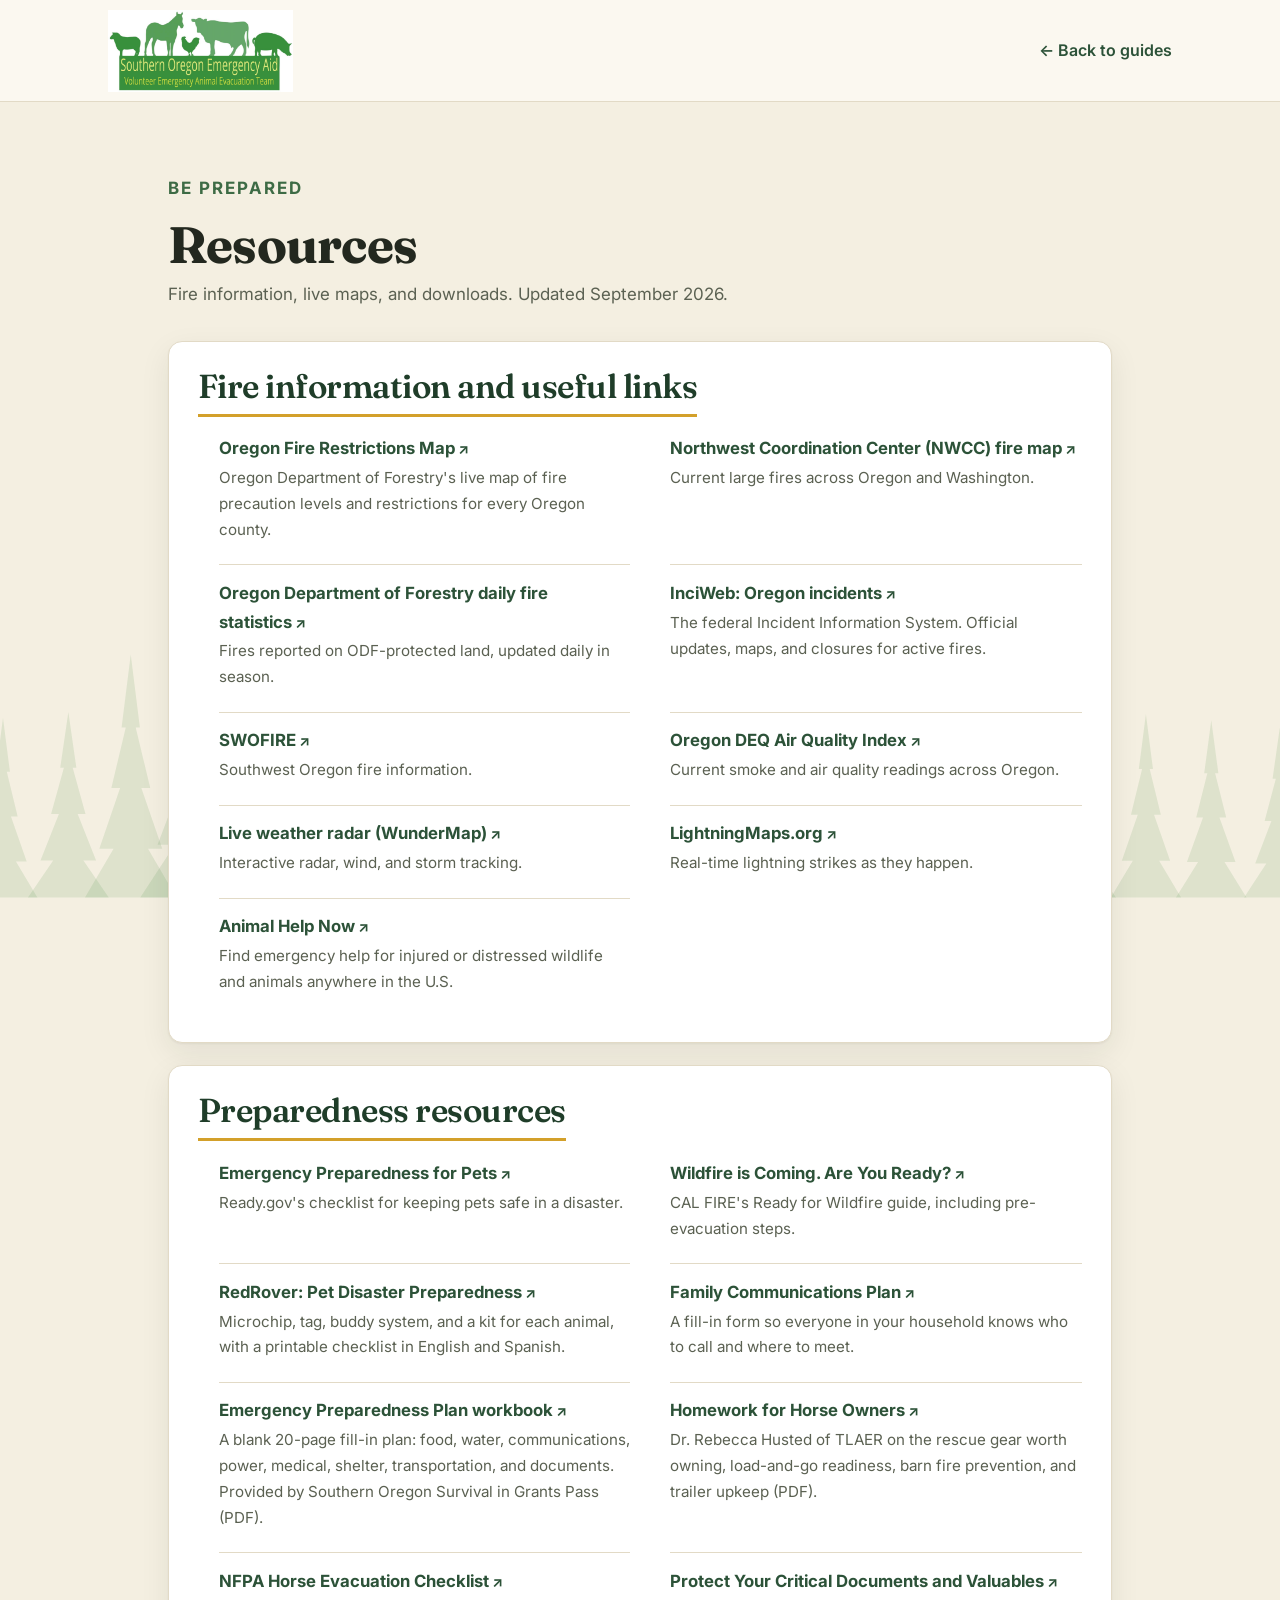
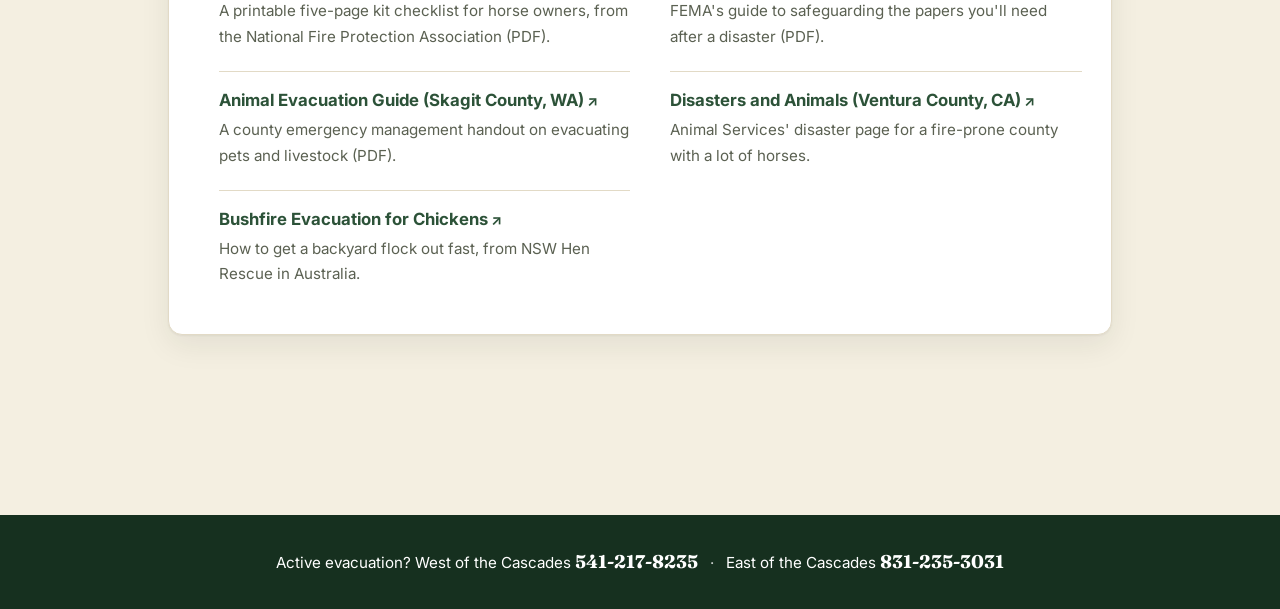
==== resources.html @ d597c2c1 "Add Be Prepared guide library and Resources page - 9 guide pages under guides/ with shared guide.css" ====
<!DOCTYPE html>
<html lang="en">
<head>
<meta charset="utf-8" />
<meta name="viewport" content="width=device-width, initial-scale=1" />
<title>Resources · Southern Oregon Emergency Aid</title>
<meta name="description" content="Fire information sites, live maps, and downloadable preparedness resources for pet and livestock owners in Southern Oregon and Northern California." />
<link rel="icon" href="assets/favicon.png" />
<link rel="preconnect" href="https://fonts.googleapis.com" />
<link rel="preconnect" href="https://fonts.gstatic.com" crossorigin />
<link href="https://fonts.googleapis.com/css2?family=Fraunces:ital,opsz,wght@0,9..144,500;0,9..144,600;0,9..144,700;1,9..144,500&family=Inter:wght@400;500;600;700;800&display=swap" rel="stylesheet" />
<link rel="stylesheet" href="site.css" />
<link rel="stylesheet" href="guides/guide.css" />
</head>
<body class="guide-page resources-page">

<header class="guide-top">
  <div class="container header-inner">
    <a class="brand" href="index.html"><img src="assets/logo.png" alt="Southern Oregon Emergency Aid" /></a>
    <a class="guide-back" href="index.html#prepared">&larr; Back to guides</a>
  </div>
</header>

<main class="guide-wrap resources-wrap">
  <p class="eyebrow">Be prepared</p>
  <h1>Resources</h1>
  <p class="guide-by">Fire information, live maps, and downloads. Updated September 2026.</p>

    <div class="links-band">
      <h3 class="links-h">Fire information and useful links</h3>
      <ul class="links-list">
        <li>
          <a href="https://gisapps.odf.oregon.gov/firerestrictions/ifpl.html" target="_blank" rel="noopener">Oregon Fire Restrictions Map</a>
          <span>Oregon Department of Forestry's live map of fire precaution levels and restrictions for every Oregon county.</span>
        </li>
        <li>
          <a href="https://gacc.nifc.gov/nwcc/information/firemap.aspx" target="_blank" rel="noopener">Northwest Coordination Center (NWCC) fire map</a>
          <span>Current large fires across Oregon and Washington.</span>
        </li>
        <li>
          <a href="https://www.oregon.gov/odf/fire/pages/firestats.aspx" target="_blank" rel="noopener">Oregon Department of Forestry daily fire statistics</a>
          <span>Fires reported on ODF-protected land, updated daily in season.</span>
        </li>
        <li>
          <a href="https://inciweb.wildfire.gov/state/38" target="_blank" rel="noopener">InciWeb: Oregon incidents</a>
          <span>The federal Incident Information System. Official updates, maps, and closures for active fires.</span>
        </li>
        <li>
          <a href="https://swofire.com/" target="_blank" rel="noopener">SWOFIRE</a>
          <span>Southwest Oregon fire information.</span>
        </li>
        <li>
          <a href="https://www.oregon.gov/deq/aq/Pages/AQI.aspx" target="_blank" rel="noopener">Oregon DEQ Air Quality Index</a>
          <span>Current smoke and air quality readings across Oregon.</span>
        </li>
        <li>
          <a href="https://www.wunderground.com/wundermap" target="_blank" rel="noopener">Live weather radar (WunderMap)</a>
          <span>Interactive radar, wind, and storm tracking.</span>
        </li>
        <li>
          <a href="https://www.lightningmaps.org/" target="_blank" rel="noopener">LightningMaps.org</a>
          <span>Real-time lightning strikes as they happen.</span>
        </li>
        <li>
          <a href="https://ahnow.org/" target="_blank" rel="noopener">Animal Help Now</a>
          <span>Find emergency help for injured or distressed wildlife and animals anywhere in the U.S.</span>
        </li>
      </ul>
    </div>

    <div class="links-band">
      <h3 class="links-h">Preparedness resources</h3>
      <ul class="links-list">
        <li>
          <a href="https://www.ready.gov/pets" target="_blank" rel="noopener">Emergency Preparedness for Pets</a>
          <span>Ready.gov's checklist for keeping pets safe in a disaster.</span>
        </li>
        <li>
          <a href="https://www.readyforwildfire.org/" target="_blank" rel="noopener">Wildfire is Coming. Are You Ready?</a>
          <span>CAL FIRE's Ready for Wildfire guide, including pre-evacuation steps.</span>
        </li>
        <li>
          <a href="https://redrover.org/pet-disaster-preparedness/" target="_blank" rel="noopener">RedRover: Pet Disaster Preparedness</a>
          <span>Microchip, tag, buddy system, and a kit for each animal, with a printable checklist in English and Spanish.</span>
        </li>
        <li>
          <a href="https://www.ready.gov/plan-form" target="_blank" rel="noopener">Family Communications Plan</a>
          <span>A fill-in form so everyone in your household knows who to call and where to meet.</span>
        </li>
        <li>
          <a href="assets/docs/emergency-preparedness-plan-template.pdf" target="_blank" rel="noopener">Emergency Preparedness Plan workbook</a>
          <span>A blank 20-page fill-in plan: food, water, communications, power, medical, shelter, transportation, and documents. Provided by Southern Oregon Survival in Grants Pass (PDF).</span>
        </li>
        <li>
          <a href="assets/docs/tlaer-homework-for-horse-owners.pdf" target="_blank" rel="noopener">Homework for Horse Owners</a>
          <span>Dr. Rebecca Husted of TLAER on the rescue gear worth owning, load-and-go readiness, barn fire prevention, and trailer upkeep (PDF).</span>
        </li>
        <li>
          <a href="assets/docs/nfpa-wildfire-preparedness-for-horses.pdf" target="_blank" rel="noopener">NFPA Horse Evacuation Checklist</a>
          <span>A printable five-page kit checklist for horse owners, from the National Fire Protection Association (PDF).</span>
        </li>
        <li>
          <a href="https://www.ready.gov/sites/default/files/2020-03/fema_safeguard-critical-documents-and-valuables.pdf" target="_blank" rel="noopener">Protect Your Critical Documents and Valuables</a>
          <span>FEMA's guide to safeguarding the papers you'll need after a disaster (PDF).</span>
        </li>
        <li>
          <a href="https://www.skagitcounty.net/EmergencyManagement/Documents/Animal%20Evacuation.pdf" target="_blank" rel="noopener">Animal Evacuation Guide (Skagit County, WA)</a>
          <span>A county emergency management handout on evacuating pets and livestock (PDF).</span>
        </li>
        <li>
          <a href="https://animalservices.venturacounty.gov/disaster/" target="_blank" rel="noopener">Disasters and Animals (Ventura County, CA)</a>
          <span>Animal Services' disaster page for a fire-prone county with a lot of horses.</span>
        </li>
        <li>
          <a href="https://henrescue.org/hen-care/bushfire-evacuation/" target="_blank" rel="noopener">Bushfire Evacuation for Chickens</a>
          <span>How to get a backyard flock out fast, from NSW Hen Rescue in Australia.</span>
        </li>
      </ul>
    </div>
</main>

<footer class="guide-foot">
  <div class="container">
    Active evacuation? West of the Cascades <a href="tel:+15412178235">541-217-8235</a> <span>·</span> East of the Cascades <a href="tel:+18312353031">831-235-3031</a>
  </div>
</footer>

</body>
</html>
---- site.css ----
/* ============================================================
   Southern Oregon Emergency Aid — site.css
   Warm-organic: forest & leaf greens + cream, red for emergency.
   Fraunces (display) + Inter (body).
   ============================================================ */

:root {
  /* color */
  --cream: #f4efe1;
  --cream-2: #fbf8f0;
  --surface: #ffffff;
  --green-900: #16301f;   /* deepest forest (dark sections) */
  --green-800: #1f3d29;
  --green-700: #2c5238;
  --green-600: #3d6b45;
  --green: #4a8b3f;        /* leaf / brand (from logo) */
  --green-300: #dce8cf;    /* light green surface */
  --green-100: #ecf2e2;
  --ink: #23281f;
  --muted: #5b6152;
  --muted-light: #cfd8c2;
  --red: #c0392b;
  --red-dark: #9c2b20;
  --gold: #d3a02a;
  --border: #e2dac6;
  --border-dark: rgba(255,255,255,.16);

  /* type */
  --display: "Fraunces", Georgia, serif;
  --body: "Inter", system-ui, sans-serif;

  /* spacing scale (8px base) */
  --s-1: .5rem; --s-2: 1rem; --s-3: 1.5rem; --s-4: 2rem;
  --s-5: 3rem; --s-6: 4rem; --s-7: 6rem;
  --sec-pad: clamp(4rem, 9vw, 8rem);
  --radius: 14px;
  --radius-sm: 8px;
  --shadow: 0 1px 2px rgba(30,40,25,.05), 0 10px 30px rgba(30,40,25,.08);
  --shadow-lg: 0 2px 6px rgba(30,40,25,.06), 0 24px 60px rgba(30,40,25,.14);
  --maxw: 1160px;
}

* { box-sizing: border-box; }
html { scroll-behavior: smooth; scroll-padding-top: 150px; }
body {
  margin: 0;
  font-family: var(--body);
  color: var(--ink);
  background: var(--cream);
  line-height: 1.65;
  -webkit-font-smoothing: antialiased;
}
img { max-width: 100%; display: block; }
a { color: inherit; text-decoration: none; }

.container { width: 100%; max-width: var(--maxw); margin: 0 auto; padding: 0 clamp(1.25rem, 5vw, 3rem); }

/* ---------- Typography ---------- */
h1, h2, h3, h4 { font-family: var(--display); font-weight: 600; line-height: 1.1; letter-spacing: -.015em; margin: 0 0 .5em; color: var(--ink); }
h1 { font-size: clamp(2.6rem, 6vw, 4.6rem); font-weight: 700; }
h2 { font-size: clamp(1.9rem, 3.6vw, 3rem); }
h3 { font-size: clamp(1.15rem, 1.7vw, 1.4rem); }
p { margin: 0 0 1rem; }
.eyebrow { font-family: var(--body); font-weight: 700; font-size: .78rem; letter-spacing: .12em; text-transform: uppercase; color: var(--green-600); margin: 0 0 .9rem; }
.eyebrow-light { color: var(--green); }
.lead { font-size: clamp(1.05rem, 1.5vw, 1.25rem); color: var(--muted); max-width: 62ch; }
.lead-center { margin-left: auto; margin-right: auto; text-align: center; }
.micro { font-size: .82rem; color: var(--muted); }
.micro-center { text-align: center; }

/* ---------- Buttons ---------- */
.btn {
  display: inline-flex; align-items: center; gap: .55rem;
  font-family: var(--body); font-weight: 600; font-size: 1rem;
  padding: .85rem 1.5rem; border-radius: var(--radius-sm);
  border: 1.5px solid transparent; cursor: pointer;
  transition: transform .18s ease-out, background .18s ease-out, color .18s ease-out, box-shadow .18s ease-out;
}
.btn:focus-visible { outline: 3px solid var(--gold); outline-offset: 2px; }
.btn .ico { width: 1.15em; height: 1.15em; fill: none; stroke: currentColor; stroke-width: 2; stroke-linecap: round; stroke-linejoin: round; }
.btn-sm { padding: .55rem 1.05rem; font-size: .92rem; }
.btn-primary { background: var(--green); color: #fff; }
.btn-primary:hover { background: var(--green-700); transform: translateY(-2px); box-shadow: var(--shadow); }
.btn-support { background: var(--gold); color: #3a2d05; }
.btn-support:hover { background: #c1911f; transform: translateY(-2px); }
.btn-emergency { background: var(--red); color: #fff; box-shadow: 0 8px 24px rgba(192,57,43,.32); }
.btn-emergency:hover { background: var(--red-dark); transform: translateY(-2px); }
.btn-ghost { background: transparent; border-color: var(--border); color: var(--ink); }
.btn-ghost:hover { border-color: var(--green); color: var(--green-700); }
.btn-ghost-light { background: rgba(255,255,255,.1); border-color: rgba(255,255,255,.6); color: #fff; backdrop-filter: blur(3px); }
.btn-ghost-light:hover { background: rgba(255,255,255,.9); color: var(--green-800); }

/* ---------- Sticky topbar (strip + header move as one unit) ---------- */
.topbar { position: sticky; top: 0; z-index: 60; }

/* ---------- Emergency strip (two regions) ---------- */
.emergency-strip {
  display: flex; align-items: center; justify-content: center; gap: .5rem .9rem; flex-wrap: wrap;
  background: var(--red); color: #fff; padding: .55rem 1rem; text-align: center;
  font-size: .95rem;
}
.emergency-strip strong { font-weight: 700; }
.es-region { display: inline-flex; align-items: baseline; gap: .45rem; padding: .1rem .35rem; border-radius: 6px; transition: background .15s; }
.es-region:hover { background: rgba(255,255,255,.16); }
.es-region:focus-visible { outline: 2px solid #fff; outline-offset: 1px; }
.es-region-label { font-weight: 600; opacity: .92; font-size: .88rem; }
.emergency-strip .es-number { font-family: var(--display); font-weight: 700; font-size: 1.12rem; letter-spacing: .01em; }
.es-div { opacity: .5; }
.es-pulse { width: 10px; height: 10px; border-radius: 50%; background: #fff; box-shadow: 0 0 0 0 rgba(255,255,255,.7); animation: pulse 2s infinite; }
@keyframes pulse { 0%{box-shadow:0 0 0 0 rgba(255,255,255,.6)} 70%{box-shadow:0 0 0 8px rgba(255,255,255,0)} 100%{box-shadow:0 0 0 0 rgba(255,255,255,0)} }
@media (max-width: 720px){
  .emergency-strip { flex-direction: column; gap: .35rem; padding: .5rem 1rem; }
  .emergency-strip strong { font-size: .9rem; }
  .es-div { display: none; }
  .es-region { gap: .4rem; }
}

/* ---------- Header ---------- */
.site-header { background: rgba(251,248,240,.96); backdrop-filter: blur(8px); border-bottom: 1px solid var(--border); }
.header-inner { display: flex; align-items: center; justify-content: space-between; gap: 1rem; padding: .6rem clamp(1.25rem,5vw,3rem); }
.container.header-inner { max-width: var(--maxw); }
.brand img { height: 82px; width: auto; display: block; }
.nav { display: flex; align-items: center; gap: 1.6rem; }
.nav a { font-weight: 500; font-size: .98rem; color: var(--ink); transition: color .15s; }
.nav a:not(.btn):hover { color: var(--green); }
.nav a:not(.btn) { position: relative; }
.nav a:not(.btn)::after { content:""; position:absolute; left:0; bottom:-4px; width:0; height:2px; background:var(--green); transition:width .2s ease-out; }
.nav a:not(.btn):hover::after { width:100%; }
.nav-toggle { display: none; flex-direction: column; gap: 5px; background: none; border: 0; cursor: pointer; padding: 8px; }
.nav-toggle span { width: 26px; height: 2.5px; background: var(--ink); border-radius: 2px; transition: .2s; }
.mobile-nav { display: none; flex-direction: column; background: var(--cream-2); border-bottom: 1px solid var(--border); }
.mobile-nav a { padding: .9rem clamp(1.25rem,5vw,3rem); border-top: 1px solid var(--border); font-weight: 500; }
body.nav-open .mobile-nav { display: flex; }
body.nav-open .nav-toggle span:nth-child(1){ transform: translateY(7.5px) rotate(45deg); }
body.nav-open .nav-toggle span:nth-child(2){ opacity: 0; }
body.nav-open .nav-toggle span:nth-child(3){ transform: translateY(-7.5px) rotate(-45deg); }

/* ---------- Sections ---------- */
.section { padding: var(--sec-pad) 0; position: relative; }

/* ---------- Photo slots (placeholders) ---------- */
.photo-slot {
  position: relative; display: flex; flex-direction: column; align-items: center; justify-content: center;
  gap: .5rem; text-align: center; padding: 2rem;
  background:
    repeating-linear-gradient(45deg, rgba(74,139,63,.06) 0 14px, rgba(74,139,63,.02) 14px 28px),
    var(--green-100);
  border: 2px dashed var(--green); border-radius: var(--radius); color: var(--green-700); min-height: 200px;
}
.ps-tag { font-family: var(--body); font-weight: 800; letter-spacing: .14em; font-size: .82rem; color: var(--green-700); background: #fff; padding: .3rem .7rem; border-radius: 999px; box-shadow: var(--shadow); }
.ps-desc { font-size: .9rem; color: var(--green-700); max-width: 32ch; }

/* ---------- Hero ---------- */
.hero { position: relative; min-height: 82vh; display: flex; align-items: flex-end; color: #fff; overflow: hidden; }
.hero-media { position: absolute; inset: 0; border: 0; border-radius: 0; min-height: 100%; justify-content: flex-start; align-items: flex-end; padding: 4.2rem 1.25rem 0 0; }
.hero-media .ps-tag, .hero-media .ps-desc { position: relative; z-index: 3; }
.hero-media .ps-tag { font-size: .7rem; }
.hero-media .ps-desc { color: rgba(255,255,255,.85); text-shadow: 0 1px 6px rgba(0,0,0,.5); font-size: .78rem; max-width: 22ch; text-align: right; }
.hero .eyebrow { color: #d6e8c4; }
.hero-overlay { position: absolute; inset: 0; background: linear-gradient(180deg, rgba(22,48,31,.28) 0%, rgba(22,48,31,.55) 55%, rgba(22,48,31,.9) 100%); z-index: 1; }
.hero-content { position: relative; z-index: 2; padding-top: 5rem; padding-bottom: clamp(3rem, 7vw, 6rem); }
.hero h1 { color: #fff; max-width: 16ch; text-shadow: 0 2px 24px rgba(0,0,0,.28); }
.hero-sub { font-size: clamp(1.1rem, 1.7vw, 1.4rem); max-width: 54ch; color: rgba(255,255,255,.94); }
.hero-actions { display: flex; flex-wrap: wrap; gap: .8rem; margin: 1.8rem 0 1.2rem; }
.hero-actions .btn-emergency { font-size: 1.08rem; padding: 1rem 1.7rem; }
.hero-note { font-size: .92rem; color: rgba(255,255,255,.82); max-width: 60ch; border-left: 3px solid var(--gold); padding-left: .9rem; }

/* ---------- Get Help ---------- */
.get-help { background: var(--cream-2); }
.get-help > .container > .lead { max-width: 60ch; }
.call-box {
  display: block; margin: 2rem 0 1.4rem; padding: clamp(1.5rem, 3vw, 2.4rem);
  background: linear-gradient(180deg, #fff 0%, #fff5f3 100%);
  border: 2px solid var(--red); border-left-width: 8px; border-radius: var(--radius);
  box-shadow: 0 14px 40px rgba(192,57,43,.14); transition: transform .18s, box-shadow .18s;
}
.call-box:hover { transform: translateY(-2px); box-shadow: 0 20px 50px rgba(192,57,43,.2); }
.call-box:focus-visible { outline: 3px solid var(--gold); outline-offset: 3px; }
.call-label { display: block; font-weight: 700; color: var(--red-dark); text-transform: uppercase; letter-spacing: .08em; font-size: .82rem; }
.call-number { display: block; font-family: var(--display); font-weight: 700; font-size: clamp(2.4rem, 6vw, 3.6rem); color: var(--red); line-height: 1.05; margin: .2rem 0 .3rem; }
.call-hint { display: block; color: var(--muted); font-size: .96rem; }
.serve-line { color: var(--ink); font-size: 1.02rem; }
.serve-line strong { color: var(--green-700); }

/* Region chooser (two coordinators, split by the Cascades) */
.region-intro { margin: 1.6rem 0 1.2rem; font-size: 1.05rem; color: var(--ink); max-width: 60ch; }
.region-grid { display: grid; grid-template-columns: 1fr 1fr; gap: 1.2rem; margin: 0 0 1rem; }
.region-card {
  display: flex; flex-direction: column; align-items: flex-start;
  padding: clamp(1.4rem, 2.6vw, 2rem);
  background: linear-gradient(180deg, #fff 0%, #fff5f3 100%);
  border: 2px solid var(--red); border-left-width: 8px; border-radius: var(--radius);
  box-shadow: 0 12px 34px rgba(192,57,43,.12);
  transition: transform .18s, box-shadow .18s;
}
.region-card:hover { transform: translateY(-3px); box-shadow: 0 20px 48px rgba(192,57,43,.2); }
.region-card:focus-visible { outline: 3px solid var(--gold); outline-offset: 3px; }
.region-eyebrow { font-family: var(--body); font-weight: 800; font-size: .8rem; letter-spacing: .1em; text-transform: uppercase; color: var(--red-dark); }
.region-counties { margin: .5rem 0 .2rem; color: var(--muted); font-size: .92rem; line-height: 1.5; }
.rc-state { color: var(--green-600); font-weight: 600; }
.region-number { font-family: var(--display); font-weight: 700; font-size: clamp(2rem, 4.4vw, 2.9rem); color: var(--red); line-height: 1.05; margin: .5rem 0 .15rem; }
.region-coord { color: var(--ink); font-weight: 600; font-size: .98rem; }
.region-cta { margin-top: .7rem; font-weight: 700; color: var(--red-dark); font-size: .95rem; }
.region-note { color: var(--muted); font-size: .96rem; max-width: 66ch; }
@media (max-width: 640px){ .region-grid { grid-template-columns: 1fr; } }

.steps { display: grid; grid-template-columns: repeat(4, 1fr); gap: 1.2rem; margin: 2.4rem 0; }
.step { background: var(--surface); border: 1px solid var(--border); border-radius: var(--radius); padding: 1.4rem; box-shadow: var(--shadow); }
.step-n { display: inline-flex; align-items: center; justify-content: center; width: 2.2rem; height: 2.2rem; border-radius: 50%; background: var(--green); color: #fff; font-family: var(--display); font-weight: 700; margin-bottom: .7rem; }
.step h3 { margin-bottom: .3rem; }
.step p { margin: 0; color: var(--muted); font-size: .95rem; }

.help-cols { display: grid; grid-template-columns: 1.3fr 1fr; gap: 1.4rem; margin-top: 1rem; }
.have-ready, .dont-deploy { border-radius: var(--radius); padding: 1.6rem; }
.have-ready { background: var(--green-100); border: 1px solid var(--green-300); }
.dont-deploy { background: #fff5f3; border: 1px solid #f2c9c2; }
.dont-deploy h3 { color: var(--red-dark); }
.check-list { list-style: none; padding: 0; margin: .5rem 0 0; }
.check-list li { position: relative; padding-left: 1.7rem; margin-bottom: .5rem; color: var(--ink); }
.check-list li::before { content: ""; position: absolute; left: 0; top: .35em; width: 1rem; height: .55rem; border-left: 2.5px solid var(--green); border-bottom: 2.5px solid var(--green); transform: rotate(-45deg); }
.reassure { margin-top: 1.6rem; font-size: 1.1rem; text-align: center; color: var(--ink); }
.reassure strong { color: var(--green-700); }

/* ---------- What We Do ---------- */
.what-we-do { text-align: center; }
.what-we-do .eyebrow { text-align: center; }
.do-grid { display: grid; grid-template-columns: repeat(3, 1fr); gap: 1.4rem; margin: 2.6rem 0 2rem; text-align: left; }
.do-card { background: var(--surface); border: 1px solid var(--border); border-radius: var(--radius); padding: 1.9rem; box-shadow: var(--shadow); transition: transform .2s ease-out, box-shadow .2s ease-out; }
.do-card:hover { transform: translateY(-4px); box-shadow: var(--shadow-lg); }
.do-ico { display: inline-flex; align-items: center; justify-content: center; width: 3rem; height: 3rem; border-radius: 12px; background: var(--green-100); margin-bottom: 1rem; }
.do-ico svg { width: 1.5rem; height: 1.5rem; fill: none; stroke: var(--green); stroke-width: 1.8; stroke-linecap: round; stroke-linejoin: round; }
.do-card p { color: var(--muted); margin: 0; }
.coordination { max-width: 760px; margin: 0 auto; background: var(--green-800); color: #fff; border-radius: var(--radius); padding: 1.6rem 2rem; }
.coordination p { margin: 0; font-size: 1.08rem; color: rgba(255,255,255,.92); }
.coordination strong { color: #fff; }

/* ---------- Volunteer ---------- */
.volunteer { background: var(--green-900); color: #fff; }
.volunteer .eyebrow { color: #9ecb7f; }
.volunteer h2 { color: #fff; }
.volunteer .lead { color: rgba(255,255,255,.85); }
.vol-inner { display: grid; grid-template-columns: 1.1fr .9fr; gap: 3rem; align-items: start; }
.how-it-works { list-style: none; padding: 0; margin: 1.5rem 0; }
.how-it-works li { display: flex; align-items: baseline; gap: .8rem; margin-bottom: .8rem; color: rgba(255,255,255,.9); }
.how-it-works li span { flex: 0 0 auto; width: 1.9rem; height: 1.9rem; display: inline-flex; align-items: center; justify-content: center; border-radius: 50%; background: var(--green); color: #fff; font-family: var(--display); font-weight: 700; font-size: .95rem; }
.vol-needs { background: rgba(255,255,255,.06); border: 1px solid var(--border-dark); border-radius: var(--radius); padding: 1.8rem; }
.vol-needs h3 { color: #fff; }
.need-list { list-style: none; padding: 0; margin: 0 0 1rem; }
.need-list li { padding: .8rem 0; border-bottom: 1px solid var(--border-dark); }
.need-list li:last-child { border-bottom: 0; }
.need-list b { display: block; color: #fff; font-family: var(--display); font-weight: 600; font-size: 1.05rem; }
.need-list span { color: rgba(255,255,255,.72); font-size: .92rem; }
.need-foot { color: rgba(255,255,255,.72); font-size: .9rem; margin: 0; }
.volunteer .micro { color: rgba(255,255,255,.6); margin-top: .6rem; }
.vol-forms { display: flex; flex-wrap: wrap; gap: .8rem; margin-top: .5rem; }
.vol-forms .btn { flex: 1 1 auto; justify-content: center; min-width: 190px; }

/* ---------- Story ---------- */
.story { background: var(--cream); }
.story-inner { display: grid; grid-template-columns: .85fr 1.15fr; gap: 3rem; align-items: center; }
.story-media { min-height: 420px; height: 100%; }
.pull-quote { font-family: var(--display); font-size: clamp(1.3rem, 2.4vw, 1.9rem); font-weight: 500; font-style: italic; line-height: 1.3; color: var(--green-800); border-left: 4px solid var(--gold); padding: .3rem 0 .3rem 1.4rem; margin: 1.6rem 0; }
.story-text p { color: var(--ink); }

/* ---------- Rescue stories ---------- */
.stories { background-color: var(--green-800); color: #fff; background-image: url("assets/firs.svg"); background-repeat: repeat-x; background-position: center bottom; background-size: auto 300px; }
.stories .stories-h { color: #fff; }
.story-cards { display: grid; grid-template-columns: 1fr 1fr; gap: 1.6rem; margin-top: 2.2rem; }
.rescue-card { background: rgba(255,255,255,.05); border: 1px solid var(--border-dark); border-radius: var(--radius); overflow: hidden; }
.rc-media { min-height: 220px; border-radius: 0; border: 0; border-bottom: 2px dashed var(--green); }
.rc-media.has-photo { min-height: 0; border-bottom: 0; }
.rc-media.has-photo img { display: block; width: 100%; height: 100%; min-height: 220px; object-fit: cover; }
.rc-body { padding: 1.6rem; }
.rescue-card h3 { color: #fff; }
.rescue-card p { color: rgba(255,255,255,.82); margin: 0; }

/* ---------- Stats ---------- */
.stats { background: var(--green-600); color: #fff; padding: clamp(3rem,6vw,5rem) 0; }
.stat-grid { display: grid; grid-template-columns: repeat(6, 1fr); gap: 1.5rem; text-align: center; }
.stat-num { display: block; font-family: var(--display); font-weight: 700; font-size: clamp(1.8rem, 3vw, 2.8rem); line-height: 1; color: #fff; }
.stat-label { display: block; margin-top: .5rem; font-size: .86rem; color: rgba(255,255,255,.95); letter-spacing: .01em; }

/* ---------- News + Partners ---------- */
.news-partners { background: var(--cream-2); }
.news-head-row { text-align: center; }
.news-head-row .eyebrow { text-align: center; }
.news-grid { list-style: none; padding: 0; margin: 2rem 0 0; display: grid; grid-template-columns: repeat(auto-fill, minmax(300px, 1fr)); gap: 1rem; }
.news-grid a { display: flex; flex-direction: column; height: 100%; background: #fff; border: 1px solid var(--border); border-radius: var(--radius); padding: 1.2rem 1.4rem; transition: transform .18s, box-shadow .18s, border-color .18s; }
.news-grid a:hover { transform: translateY(-2px); box-shadow: var(--shadow); border-color: var(--green-300); }
.news-src { display: block; font-weight: 700; font-size: .74rem; letter-spacing: .09em; text-transform: uppercase; color: var(--green-600); }
.news-head { display: block; font-family: var(--display); font-size: 1.05rem; line-height: 1.3; color: var(--ink); margin: .35rem 0 .7rem; flex: 1; }
.news-go { font-size: .88rem; font-weight: 600; color: var(--green); }
.partners-band { margin-top: 3rem; background: var(--green-100); border-radius: var(--radius); padding: 2.2rem; text-align: center; }
.partners-band .eyebrow { text-align: center; }
.partner-list { list-style: none; padding: 0; margin: 1.2rem 0 0; }
.partner-inline { display: flex; flex-wrap: wrap; justify-content: center; gap: .6rem 2rem; }
.partner-list li { font-family: var(--display); font-size: 1.15rem; font-weight: 600; color: var(--green-800); }
.partner-inline li { padding: .3rem .2rem; }

/* ---------- Be Prepared ---------- */
.prepared { text-align: center; background: var(--cream); }
.prepared .eyebrow { text-align: center; }
.guide-grid { display: grid; grid-template-columns: repeat(3, 1fr); gap: 1.2rem; margin: 2.4rem 0 1rem; text-align: left; }
.guide-card { display: flex; flex-direction: column; background: var(--surface); border: 1px solid var(--border); border-radius: var(--radius); padding: 1.5rem; box-shadow: var(--shadow); transition: transform .2s, box-shadow .2s; }
.guide-card:hover { transform: translateY(-4px); box-shadow: var(--shadow-lg); }
.guide-card p { color: var(--muted); font-size: .95rem; flex: 1; }
.guide-go { font-weight: 600; color: var(--green); font-size: .9rem; }

/* ---------- Support ---------- */
.support { background-color: var(--green-900); color: #fff; text-align: center; background-image: url("assets/firs.svg"); background-repeat: repeat-x; background-position: center bottom; background-size: auto 260px; }
.support .eyebrow { text-align: center; }
.support h2 { color: #fff; }
.support .lead { color: rgba(255,255,255,.85); }
.support-grid { display: grid; grid-template-columns: repeat(3, 1fr); gap: 1.4rem; margin: 2.6rem 0 2rem; text-align: left; }
.support-card { background: rgba(255,255,255,.06); border: 1px solid var(--border-dark); border-radius: var(--radius); padding: 1.8rem; display: flex; flex-direction: column; }
.support-card h3 { color: #fff; }
.support-card p { color: rgba(255,255,255,.8); font-size: .96rem; }
.support-card .btn { margin-top: .6rem; }
.support-card .btn + .btn { margin-top: .6rem; }
.support-give { background: rgba(211,160,42,.12); border-color: rgba(211,160,42,.4); }
.paypal-qr { display: block; width: fit-content; margin: .4rem 0 1rem; padding: 12px; background: #fff; border-radius: var(--radius-sm); box-shadow: var(--shadow); transition: transform .18s, box-shadow .18s; }
.paypal-qr:hover { transform: translateY(-2px); box-shadow: var(--shadow-lg); }
.paypal-qr:focus-visible { outline: 3px solid var(--gold); outline-offset: 3px; }
.paypal-qr img { width: 200px; height: 200px; display: block; }
.mail-to { font-family: var(--display); color: #fff; line-height: 1.5; margin-top: .5rem; }
.igive-line { display: flex; align-items: center; justify-content: space-between; gap: 1.2rem 1.5rem; flex-wrap: wrap; text-align: left; background: rgba(255,255,255,.06); border: 1px solid var(--border-dark); border-radius: var(--radius); padding: 1.4rem 1.8rem; margin: 0 0 1.6rem; }
.igive-text h3 { color: #fff; margin: 0 0 .25rem; }
.igive-text p { color: rgba(255,255,255,.8); font-size: .96rem; margin: 0; max-width: 62ch; }
.igive-line .btn { flex: 0 0 auto; margin: 0; }
.tax-line { max-width: 70ch; margin: 1rem auto 0; color: rgba(255,255,255,.7); font-size: .9rem; }

/* ---------- Who We Are (team) ---------- */
.team { background: var(--cream); text-align: center; }
.team .eyebrow { text-align: center; }
.team-grid { display: grid; grid-template-columns: repeat(4, 1fr); gap: 1.4rem; margin: 2.4rem 0 1rem; text-align: left; }
.team-card { background: var(--surface); border: 1px solid var(--border); border-radius: var(--radius); overflow: hidden; box-shadow: var(--shadow); transition: transform .2s ease-out, box-shadow .2s ease-out; }
.team-card:hover { transform: translateY(-4px); box-shadow: var(--shadow-lg); }
.team-photo { min-height: 210px; border: 0; border-radius: 0; border-bottom: 2px dashed var(--green); }
.team-card h3 { margin: 1.1rem 1.3rem .1rem; }
.team-role { margin: 0 1.3rem .5rem; color: var(--green-700); font-weight: 600; font-size: .9rem; }
.team-bio { margin: 0 1.3rem 1.3rem; color: var(--muted); font-size: .93rem; }

/* ---------- Current Need band ---------- */
.current-need { background: #f7edd0; border-top: 3px solid var(--gold); border-bottom: 3px solid var(--gold); padding: clamp(1.6rem, 4vw, 2.6rem) 0; }
.cn-inner { display: flex; align-items: center; justify-content: space-between; gap: 1.5rem; flex-wrap: wrap; }
.cn-eyebrow { text-transform: uppercase; letter-spacing: .12em; font-weight: 700; font-size: .78rem; color: #856410; margin: 0 0 .3rem; }
.cn-line { font-family: var(--display); font-size: clamp(1.2rem, 2.2vw, 1.7rem); font-weight: 600; color: var(--ink); margin: 0; max-width: 48ch; }
.cn-inner .btn { flex: 0 0 auto; }

/* ---------- FAQ ---------- */
.faq { background: var(--green-100); }
.faq-inner { max-width: 820px; }
.faq-list { margin-top: 1.8rem; }
.faq-list details { background: var(--surface); border: 1px solid var(--border); border-radius: var(--radius-sm); margin-bottom: .7rem; overflow: hidden; }
.faq-list summary { cursor: pointer; padding: 1.1rem 1.3rem; font-family: var(--display); font-weight: 600; font-size: 1.08rem; color: var(--ink); list-style: none; display: flex; justify-content: space-between; align-items: center; gap: 1rem; transition: color .15s; }
.faq-list summary::-webkit-details-marker { display: none; }
.faq-list summary::after { content: "+"; font-size: 1.5rem; line-height: 1; color: var(--green); flex: 0 0 auto; }
.faq-list details[open] summary::after { content: "\2013"; }
.faq-list summary:hover { color: var(--green-700); }
.faq-list summary:focus-visible { outline: 3px solid var(--gold); outline-offset: -3px; border-radius: var(--radius-sm); }
.faq-a { padding: 0 1.3rem 1.2rem; color: var(--muted); }
.faq-a p { margin: 0; }

/* ---------- Where your money goes ---------- */
.money { background: var(--cream-2); }
.money-inner { max-width: 900px; }
.money-list { list-style: none; padding: 0; margin: 2rem 0 0; }
.money-list li { display: flex; gap: 1.5rem; align-items: flex-start; padding: 1.6rem 0; border-top: 1px solid var(--border); }
.money-list li:first-child { border-top: 0; padding-top: .5rem; }
.money-n { font-family: var(--display); font-weight: 700; font-size: clamp(1.7rem, 3vw, 2.5rem); color: var(--green); line-height: 1; flex: 0 0 auto; min-width: 2.6rem; }
.money-list h3 { margin: 0 0 .35rem; }
.money-list p { margin: 0; color: var(--muted); max-width: 62ch; }

/* ---------- Footer ---------- */
.site-footer { background-color: var(--green-900); color: rgba(255,255,255,.82); padding: clamp(3rem,5vw,4.5rem) 0 2rem; border-top: 1px solid var(--border-dark); }
.footer-grid { display: grid; grid-template-columns: 1.4fr 1fr 1fr 1.2fr; gap: 2rem; }
.foot-logo { height: 96px; width: auto; background: #fff; padding: 10px 14px; border-radius: 10px; margin-bottom: 1rem; }
.foot-brand p { max-width: 32ch; font-size: .95rem; }
.foot-col h4 { color: #fff; font-family: var(--body); font-size: .82rem; letter-spacing: .1em; text-transform: uppercase; margin-bottom: .9rem; }
.foot-col a { display: block; padding: .28rem 0; color: rgba(255,255,255,.8); transition: color .15s; }
.foot-col a:hover { color: var(--gold); }
.foot-col p { font-size: .95rem; margin-bottom: .8rem; }
.foot-col p a { display: inline; }
.foot-legal { margin-top: 2.5rem; padding-top: 1.5rem; border-top: 1px solid var(--border-dark); display: flex; justify-content: space-between; flex-wrap: wrap; gap: .5rem; }
.foot-legal p { font-size: .82rem; color: rgba(255,255,255,.55); margin: 0; }

/* ---------- Reveal (visible by default; animates in — never hides content) ---------- */
.reveal.in { animation: fadeUp .6s ease-out both; }
@keyframes fadeUp { from { opacity: 0; transform: translateY(18px); } to { opacity: 1; transform: none; } }

/* ---------- Responsive ---------- */
@media (max-width: 1024px) {
  .steps { grid-template-columns: repeat(2, 1fr); }
  .stat-grid { grid-template-columns: repeat(3, 1fr); gap: 1.8rem 1rem; }
  .guide-grid { grid-template-columns: repeat(2, 1fr); }
  .support-grid { grid-template-columns: 1fr; }
  .vol-inner, .story-inner { grid-template-columns: 1fr; gap: 2rem; }
  .story-media { min-height: 300px; }
  .story-cards { grid-template-columns: 1fr; }
  .footer-grid { grid-template-columns: 1fr 1fr; gap: 1.6rem; }
  .team-grid { grid-template-columns: repeat(2, 1fr); }
}
@media (max-width: 768px) {
  .nav { display: none; }
  .nav-toggle { display: flex; }
  .do-grid { grid-template-columns: 1fr; }
  .help-cols { grid-template-columns: 1fr; }
  .hero { min-height: 74vh; }
  .brand img { height: 64px; }
  .hero-media .ps-desc { display: none; }
  .hero-media { padding: 3.4rem .8rem 0 0; }
}
@media (max-width: 480px) {
  .steps { grid-template-columns: 1fr; }
  .stat-grid { grid-template-columns: repeat(2, 1fr); }
  .guide-grid { grid-template-columns: 1fr; }
  .foot-legal { flex-direction: column; }
  .footer-grid { grid-template-columns: 1fr; }
  .team-grid { grid-template-columns: 1fr; }
}
@media (prefers-reduced-motion: reduce) {
  * { animation: none !important; }
  .reveal { opacity: 1 !important; transform: none !important; transition: none !important; }
  html { scroll-behavior: auto; }
}

/* Team photos (real) */
.team-photo.has-photo { min-height: 0; border-bottom: 0; padding: 0; background: none; display: block; }
.team-photo.has-photo img { display: block; width: 100%; aspect-ratio: 8 / 9; object-fit: cover; }

/* Hero photo (real) */
.hero-media.has-photo { padding: 0; background: #14110f; display: block; }
.hero-media.has-photo { overflow: hidden; }
.hero-media.has-photo img { position: absolute; top: 0; left: 30%; width: 90%; max-width: none; height: 100%; object-fit: cover; object-position: 100% 100%; -webkit-mask-image: linear-gradient(90deg, transparent 0%, #000 28%); mask-image: linear-gradient(90deg, transparent 0%, #000 28%); }
.hero-media.has-photo::after { content: ""; position: absolute; inset: 0; background: linear-gradient(90deg, rgba(20,17,15,.85) 0%, rgba(20,17,15,.55) 40%, rgba(20,17,15,0) 68%); }
@media (max-width: 720px) { .hero-media.has-photo img { left: 0; width: 100%; object-position: 65% 100%; -webkit-mask-image: none; mask-image: none; } }

/* Story photo (real) */
.story-media.has-photo { padding: 0; border: 0; background: none; display: block; overflow: hidden; border-radius: var(--radius); }
.story-media.has-photo img { width: 100%; height: 100%; min-height: 420px; object-fit: cover; }
@media (max-width: 900px) { .story-media.has-photo img { min-height: 300px; max-height: 420px; } }

.hero:has(.hero-media.has-photo) .hero-overlay { background: linear-gradient(180deg, rgba(0,0,0,.18) 0%, rgba(0,0,0,.08) 100%); }

/* Partners band with photo */
.partners-band.has-photo { display: grid; grid-template-columns: minmax(0, 5fr) minmax(0, 7fr); gap: 2.2rem; align-items: center; text-align: left; padding: 1.4rem; }
.partners-band.has-photo .eyebrow, .partners-band.has-photo .lead-center { text-align: left; margin-left: 0; }
.partners-band.has-photo .partner-inline { justify-content: flex-start; gap: .5rem 1.6rem; }
.partners-photo { margin: 0; }
.partners-photo img { width: 100%; aspect-ratio: 4 / 3; object-fit: cover; border-radius: var(--radius-sm); }
.partners-photo figcaption { font-size: .82rem; color: var(--muted); margin-top: .55rem; }
@media (max-width: 800px) { .partners-band.has-photo { grid-template-columns: 1fr; text-align: center; padding: 1.4rem; }
  .partners-band.has-photo .eyebrow, .partners-band.has-photo .lead-center { text-align: center; margin-left: auto; }
  .partners-band.has-photo .partner-inline { justify-content: center; } }

/* Why we do this (Maria's words) */
.why { background: var(--cream-2); border-top: 1px solid var(--border); border-bottom: 1px solid var(--border); }
.why-inner { max-width: 760px; }
.why h2 { font-style: italic; font-weight: 500; color: var(--green-800); margin-bottom: 1.6rem; }
.why-body p { font-size: 1.08rem; line-height: 1.7; color: var(--ink); }
.why-body p:first-child::first-letter { font-family: var(--display); font-size: 3.4em; float: left; line-height: .85; padding: .08em .12em 0 0; color: var(--green); }
.why-attr { margin-top: 1.4rem; padding-top: 1rem; border-top: 3px solid var(--gold); display: inline-block; color: var(--muted); font-size: .95rem; }
.why-attr strong { color: var(--green-800); font-family: var(--display); font-size: 1.15rem; }

/* Useful links (Be Prepared) */
.links-band { margin: 1.4rem auto 0; max-width: 980px; text-align: left; background: var(--surface); border: 1px solid var(--border); border-radius: var(--radius); padding: 1.6rem 1.8rem; box-shadow: var(--shadow); }
.links-h { font-family: var(--display); font-size: clamp(1.6rem, 2.6vw, 2.1rem); font-weight: 600; color: var(--green-800); margin: 0 0 1.1rem; padding-bottom: .6rem; border-bottom: 3px solid var(--gold); display: inline-block; }
.links-list { list-style: none; margin: 0; padding: 0; display: grid; grid-template-columns: 1fr 1fr; gap: 0 2.5rem; }
.links-list li { padding: .85rem 0; border-top: 1px solid var(--border); display: flex; flex-direction: column; gap: .15rem; }
.links-list li:nth-child(-n+2) { border-top: 0; padding-top: 0; }
@media (max-width: 760px) { .links-list { grid-template-columns: 1fr; } .links-list li:nth-child(2) { border-top: 1px solid var(--border); padding-top: .85rem; } }
.links-list a { font-weight: 700; color: var(--green-700); font-size: 1.05rem; }
.links-list a::after { content: "\00a0\2197"; font-size: .85em; }
.links-list a:hover { color: var(--green); text-decoration: underline; }
.links-list span { color: var(--muted); font-size: .95rem; }

.guide-more { text-align: center; margin: 1.6rem 0 0; }
.resources-wrap { max-width: 1000px; }
.resources-wrap .links-band { margin: 1.4rem 0 0; max-width: none; }
.resources-wrap .links-band:first-of-type { margin-top: .4rem; }
---- guides/guide.css ----
/* Guide pages */
.guide-page { background: var(--cream); }
.guide-top { background: var(--cream-2); border-bottom: 1px solid var(--border); }
.guide-top .header-inner { padding-top: .6rem; padding-bottom: .6rem; }
.guide-back { font-weight: 600; color: var(--green-700); }
.guide-back:hover { color: var(--green); }
.guide-wrap { max-width: 760px; margin: 0 auto; padding: clamp(2.5rem, 6vw, 4.5rem) clamp(1.25rem, 5vw, 3rem) clamp(3rem, 8vw, 6rem); }
.guide-wrap h1 { font-size: clamp(2rem, 4.5vw, 3.2rem); margin-bottom: .4rem; }
.guide-by { color: var(--muted); font-size: .92rem; margin-bottom: 2rem; }
.guide-wrap h2 { font-size: clamp(1.4rem, 2.4vw, 1.8rem); margin-top: 2.2rem; }
.guide-wrap p, .guide-wrap li { font-size: 1.06rem; line-height: 1.7; }
.guide-wrap ul, .guide-wrap ol { padding-left: 1.3rem; }
.guide-wrap li { margin-bottom: .5rem; }
.lal-table { width: 100%; border-collapse: collapse; margin: 1.5rem 0; background: var(--surface); border: 1px solid var(--border); border-radius: var(--radius); overflow: hidden; }
.lal-table th, .lal-table td { text-align: left; padding: .9rem 1rem; border-top: 1px solid var(--border); vertical-align: top; }
.lal-table th { background: var(--green-100); color: var(--green-800); font-family: var(--body); font-size: .82rem; letter-spacing: .08em; text-transform: uppercase; border-top: 0; }
.lal-table td:first-child { font-family: var(--display); font-weight: 700; font-size: 1.3rem; color: var(--green-800); white-space: nowrap; width: 5.5rem; }
.lal-table tr.lal-6 td { background: #fbeae7; }
.lal-table tr.lal-6 td:first-child { color: var(--red-dark); }
.callout { background: #fbeae7; border-left: 4px solid var(--red); border-radius: var(--radius-sm); padding: 1rem 1.2rem; margin: 1.5rem 0; }
.callout strong { color: var(--red-dark); }
.guide-foot { background: var(--green-900); color: #fff; padding: 2rem 0; text-align: center; font-size: .95rem; }
.guide-foot a { color: #fff; font-weight: 700; font-family: var(--display); font-size: 1.15rem; }
.guide-foot span { opacity: .8; margin: 0 .5rem; }
@media (max-width: 600px) { .lal-table th, .lal-table td { padding: .7rem .7rem; } .lal-table td:first-child { width: auto; font-size: 1.1rem; } }

.evac-1, .evac-2, .evac-3 { padding-left: .9rem; border-left: 6px solid; }
.evac-1 { border-color: var(--green); }
.evac-2 { border-color: var(--gold); }
.evac-3 { border-color: var(--red); }
.callout-amber { background: #fdf3dc; border-left-color: var(--gold); }
.callout-amber strong { color: #7a5a0a; }

/* Resources page */
.guide-wrap.resources-wrap { max-width: 1040px; }
.resources-page { background-color: var(--cream); background-image: url("../assets/firs-cream.svg"); background-repeat: repeat-x; background-position: center bottom; background-size: auto 340px; background-attachment: fixed; }
.resources-page .guide-wrap { padding-bottom: clamp(6rem, 14vw, 12rem); }
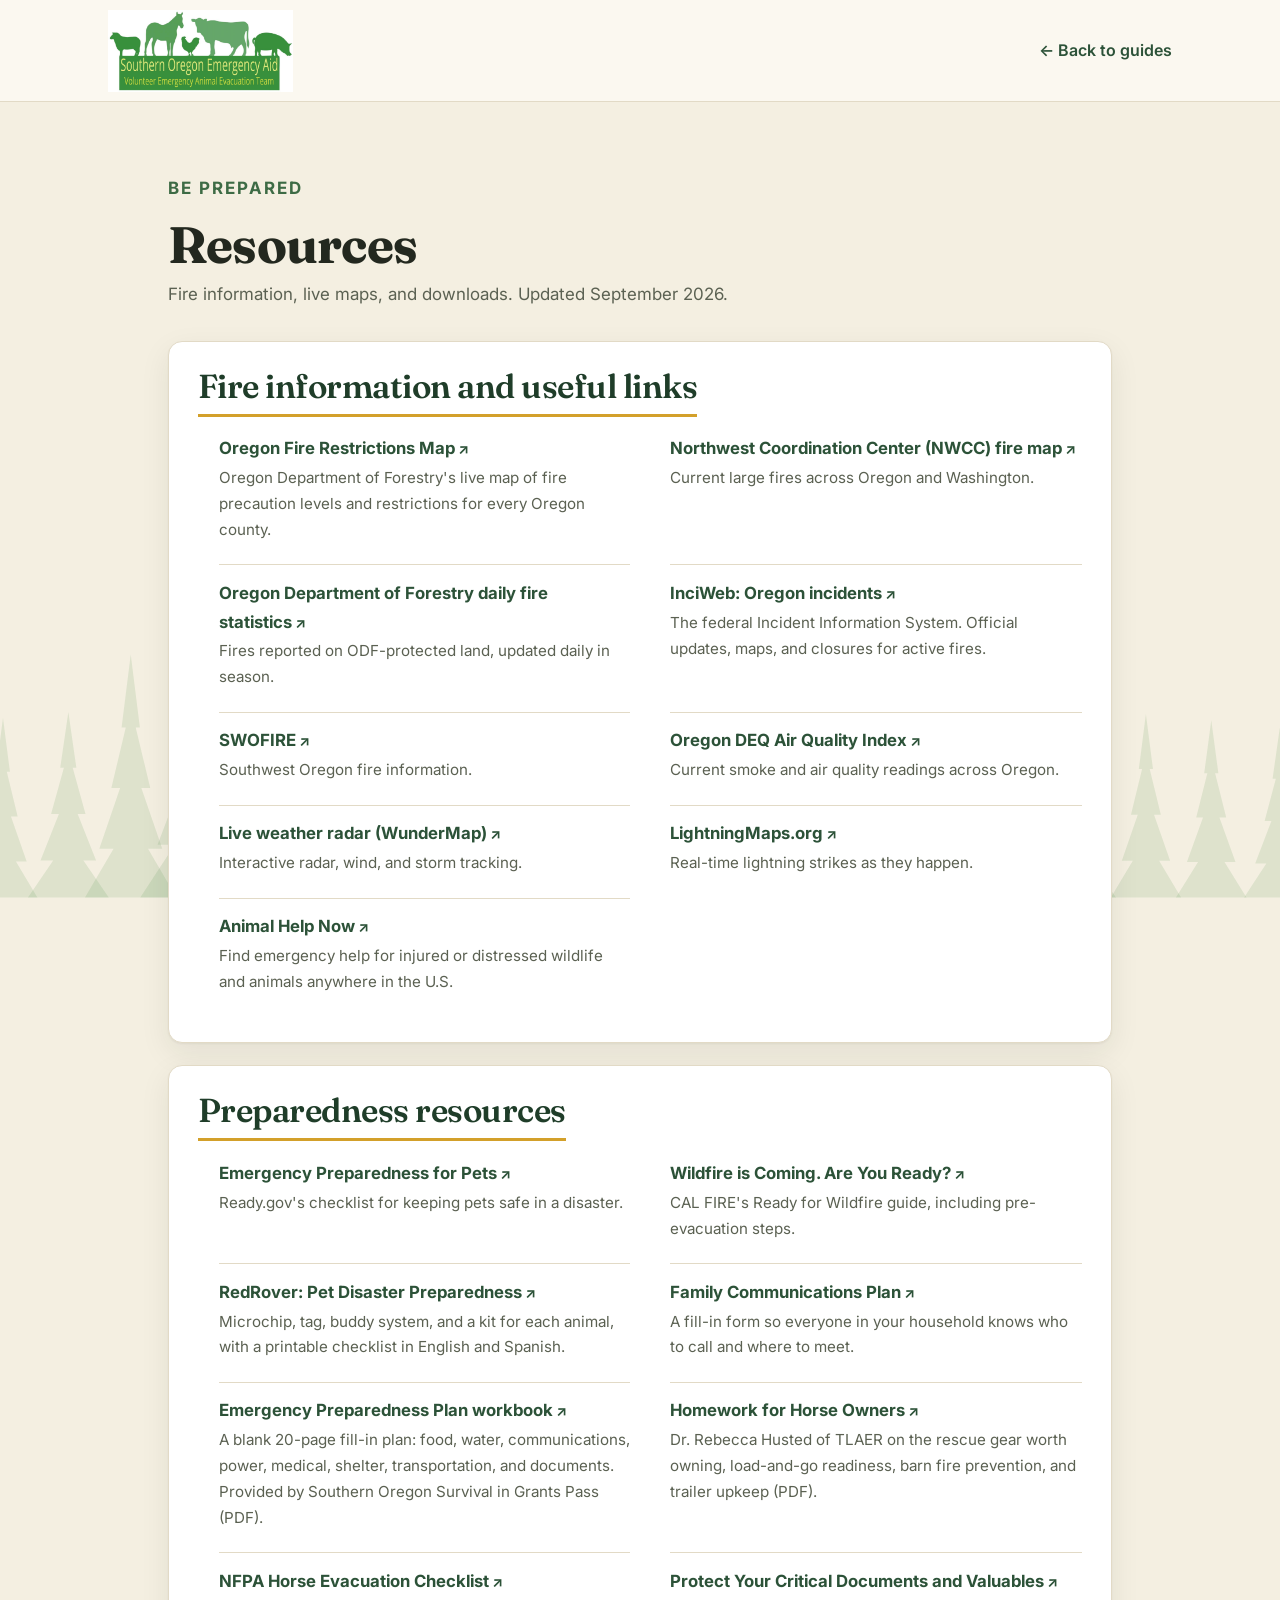
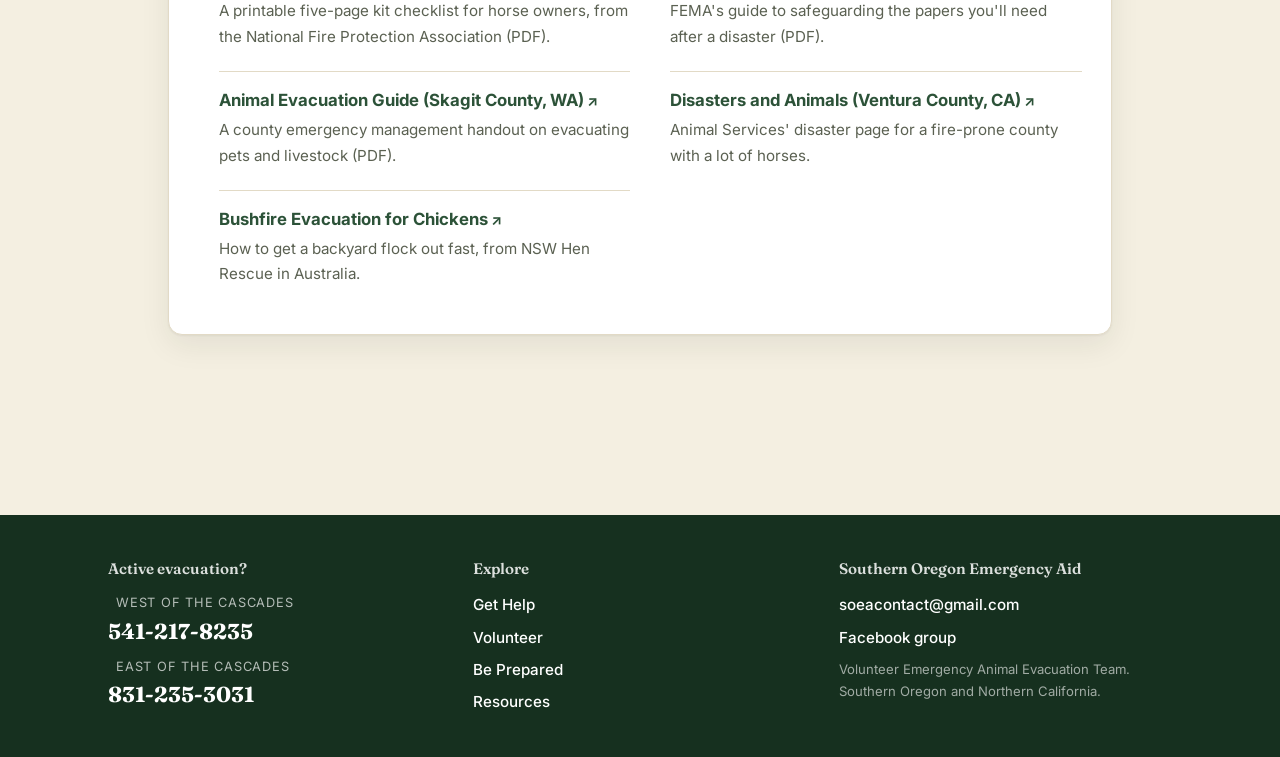
==== commit 25447f97: "Anti-slop pass: structured footer on guide and Resources pages, focus states, mission line in What W" ====
--- a/resources.html
+++ b/resources.html
@@ -120,8 +120,25 @@
 </main>
 
 <footer class="guide-foot">
-  <div class="container">
-    Active evacuation? West of the Cascades <a href="tel:+15412178235">541-217-8235</a> <span>·</span> East of the Cascades <a href="tel:+18312353031">831-235-3031</a>
+  <div class="container gf-grid">
+    <div class="gf-col">
+      <p class="gf-h">Active evacuation?</p>
+      <p><span class="gf-label">West of the Cascades</span><a href="tel:+15412178235">541-217-8235</a></p>
+      <p><span class="gf-label">East of the Cascades</span><a href="tel:+18312353031">831-235-3031</a></p>
+    </div>
+    <div class="gf-col">
+      <p class="gf-h">Explore</p>
+      <p><a class="gf-link" href="index.html#get-help">Get Help</a></p>
+      <p><a class="gf-link" href="index.html#volunteer">Volunteer</a></p>
+      <p><a class="gf-link" href="index.html#prepared">Be Prepared</a></p>
+      <p><a class="gf-link" href="resources.html">Resources</a></p>
+    </div>
+    <div class="gf-col">
+      <p class="gf-h">Southern Oregon Emergency Aid</p>
+      <p><a class="gf-link" href="mailto:soeacontact@gmail.com">soeacontact@gmail.com</a></p>
+      <p><a class="gf-link" href="https://www.facebook.com/groups/southernoregonemergencyaid" target="_blank" rel="noopener">Facebook group</a></p>
+      <p class="gf-micro">Volunteer Emergency Animal Evacuation Team. Southern Oregon and Northern California.</p>
+    </div>
   </div>
 </footer>
 
--- a/site.css
+++ b/site.css
@@ -471,10 +471,24 @@
 @media (max-width: 760px) { .links-list { grid-template-columns: 1fr; } .links-list li:nth-child(2) { border-top: 1px solid var(--border); padding-top: .85rem; } }
 .links-list a { font-weight: 700; color: var(--green-700); font-size: 1.05rem; }
 .links-list a::after { content: "\00a0\2197"; font-size: .85em; }
-.links-list a:hover { color: var(--green); text-decoration: underline; }
+.links-list a:hover { color: #b8891a; text-decoration: underline; text-decoration-color: var(--gold); }
 .links-list span { color: var(--muted); font-size: .95rem; }
 
 .guide-more { text-align: center; margin: 1.6rem 0 0; }
 .resources-wrap { max-width: 1000px; }
 .resources-wrap .links-band { margin: 1.4rem 0 0; max-width: none; }
 .resources-wrap .links-band:first-of-type { margin-top: .4rem; }
+
+/* Resources panel (Be Prepared) */
+.resources-panel { display: grid; grid-template-columns: 1fr auto; gap: 2rem; align-items: center; text-align: left; margin: 2.2rem auto 0; padding: 2.2rem 2.4rem; background-color: var(--green-800); color: #fff; border-radius: var(--radius); box-shadow: var(--shadow-lg); background-image: url("assets/firs.svg"); background-repeat: repeat-x; background-position: center bottom; background-size: auto 200px; transition: transform .2s ease-out, box-shadow .2s ease-out; }
+.resources-panel:hover { transform: translateY(-3px); box-shadow: 0 2px 6px rgba(30,40,25,.1), 0 28px 60px rgba(30,40,25,.22); }
+.resources-panel h3 { color: #fff; font-size: clamp(1.5rem, 2.6vw, 2.1rem); margin: 0 0 .5rem; }
+.resources-panel .rp-text > p:not(.eyebrow) { color: rgba(255,255,255,.85); max-width: 60ch; margin-bottom: 1.1rem; }
+.rp-chips { list-style: none; margin: 0; padding: 0; display: flex; flex-wrap: wrap; gap: .5rem; }
+.rp-chips li { font-size: .84rem; font-weight: 600; padding: .35rem .8rem; border-radius: 999px; background: rgba(255,255,255,.12); border: 1px solid rgba(255,255,255,.22); }
+.rp-go { white-space: nowrap; font-weight: 700; font-size: 1.05rem; padding: .95rem 1.5rem; border-radius: var(--radius-sm); background: var(--gold); color: #3a2d05; }
+.resources-panel:hover .rp-go { background: #c1911f; }
+@media (max-width: 800px) { .resources-panel { grid-template-columns: 1fr; padding: 1.6rem 1.4rem; } .rp-go { text-align: center; } }
+.rp-chips li:hover { background: var(--gold); border-color: var(--gold); color: #3a2d05; }
+.guide-card:focus-visible, .resources-panel:focus-visible { outline: 3px solid var(--gold); outline-offset: 3px; }
+.links-list a:focus-visible, .nav a:focus-visible, .mobile-nav a:focus-visible { outline: 3px solid var(--gold); outline-offset: 3px; border-radius: 4px; }
--- a/guides/guide.css
+++ b/guides/guide.css
@@ -35,3 +35,18 @@
 .guide-wrap.resources-wrap { max-width: 1040px; }
 .resources-page { background-color: var(--cream); background-image: url("../assets/firs-cream.svg"); background-repeat: repeat-x; background-position: center bottom; background-size: auto 340px; background-attachment: fixed; }
 .resources-page .guide-wrap { padding-bottom: clamp(6rem, 14vw, 12rem); }
+
+/* Structured footer for guide + resources pages */
+.guide-foot { text-align: left; padding: 2.6rem 0 2.2rem; }
+.gf-grid { display: grid; grid-template-columns: repeat(3, 1fr); gap: 2rem; }
+.gf-col p { margin: 0 0 .45rem; font-size: .95rem; color: rgba(255,255,255,.85); }
+.gf-h { font-family: var(--display); font-size: 1.15rem; font-weight: 600; color: #fff; margin-bottom: .7rem !important; }
+.gf-label { display: block; font-size: .8rem; letter-spacing: .06em; text-transform: uppercase; opacity: .75; }
+.guide-foot a { font-size: 1.35rem; }
+.guide-foot a.gf-link { font-family: var(--body); font-weight: 500; font-size: .95rem; }
+.guide-foot a:hover { color: var(--gold); }
+.gf-micro { font-size: .82rem !important; opacity: .7; margin-top: .6rem !important; }
+@media (max-width: 720px) { .gf-grid { grid-template-columns: 1fr; gap: 1.6rem; } }
+
+/* Focus states */
+.guide-back:focus-visible, .guide-foot a:focus-visible, .guide-wrap a:focus-visible { outline: 3px solid var(--gold); outline-offset: 3px; border-radius: 4px; }
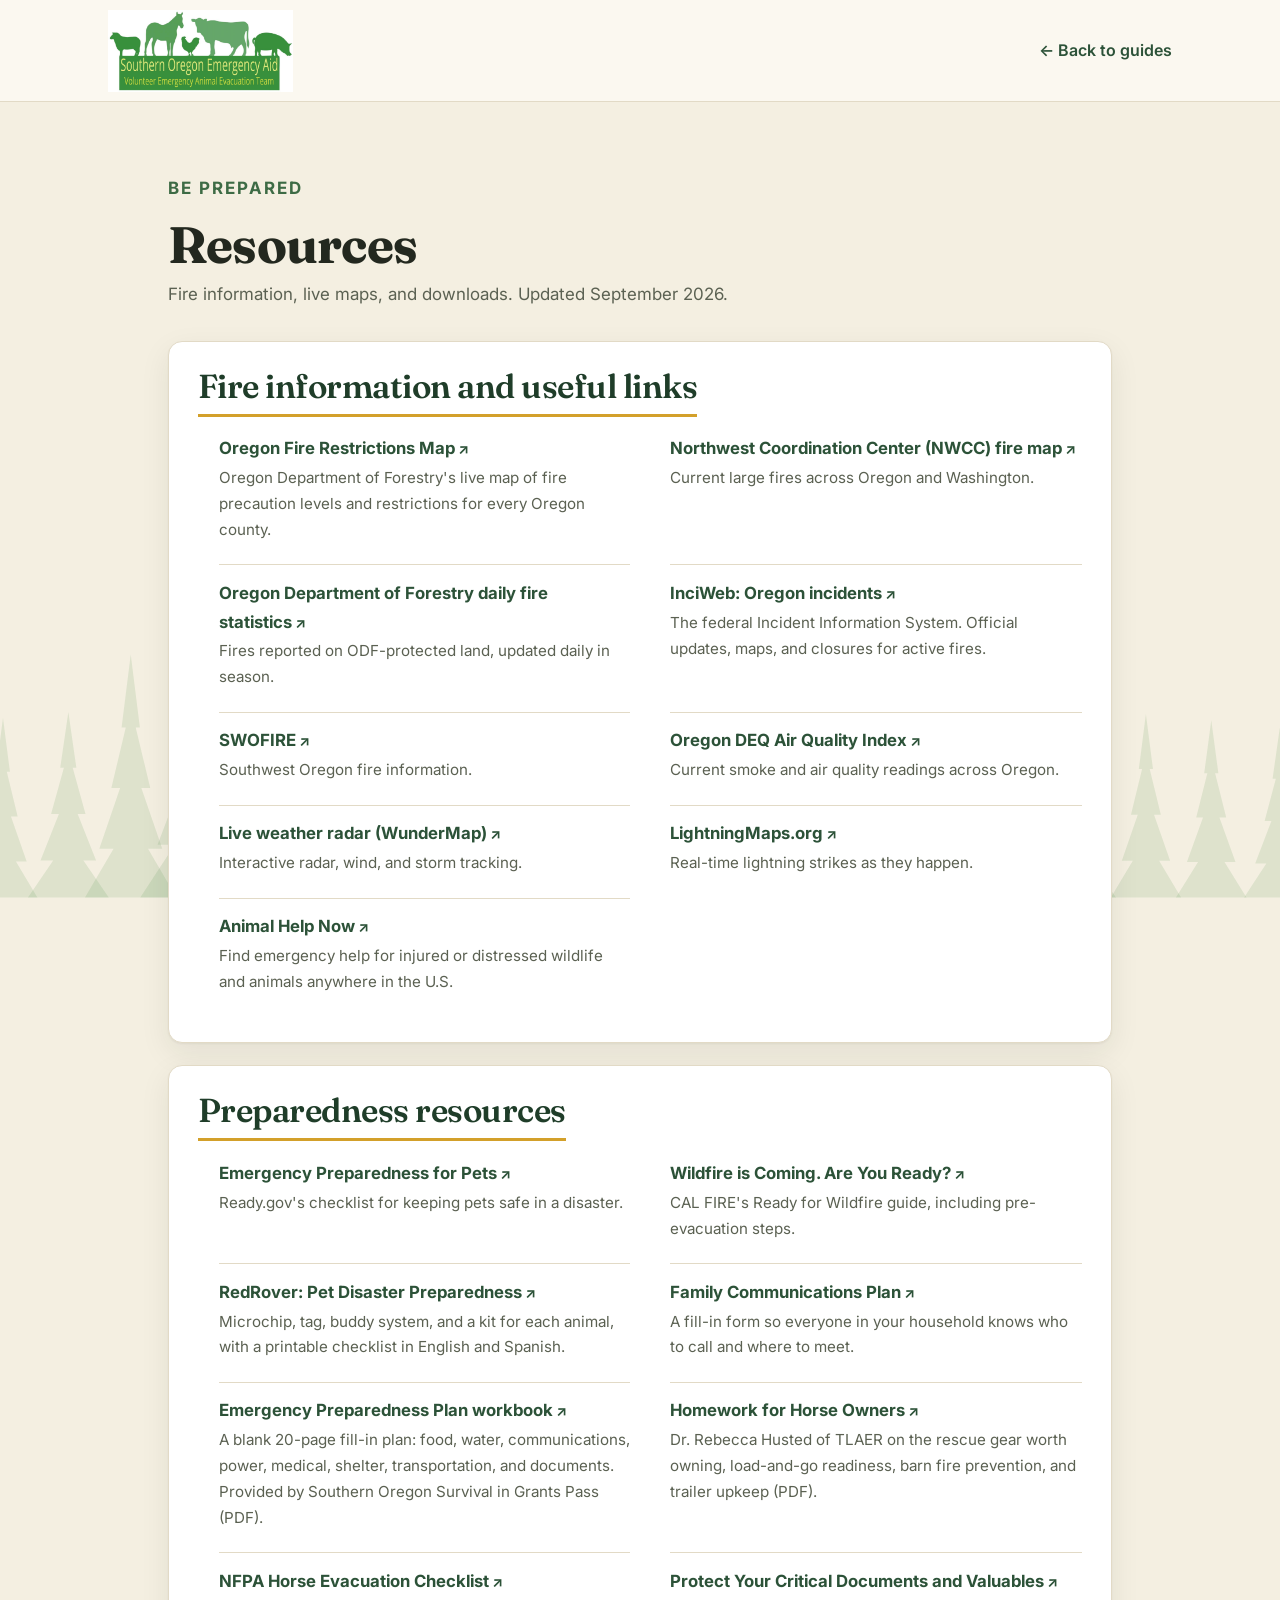
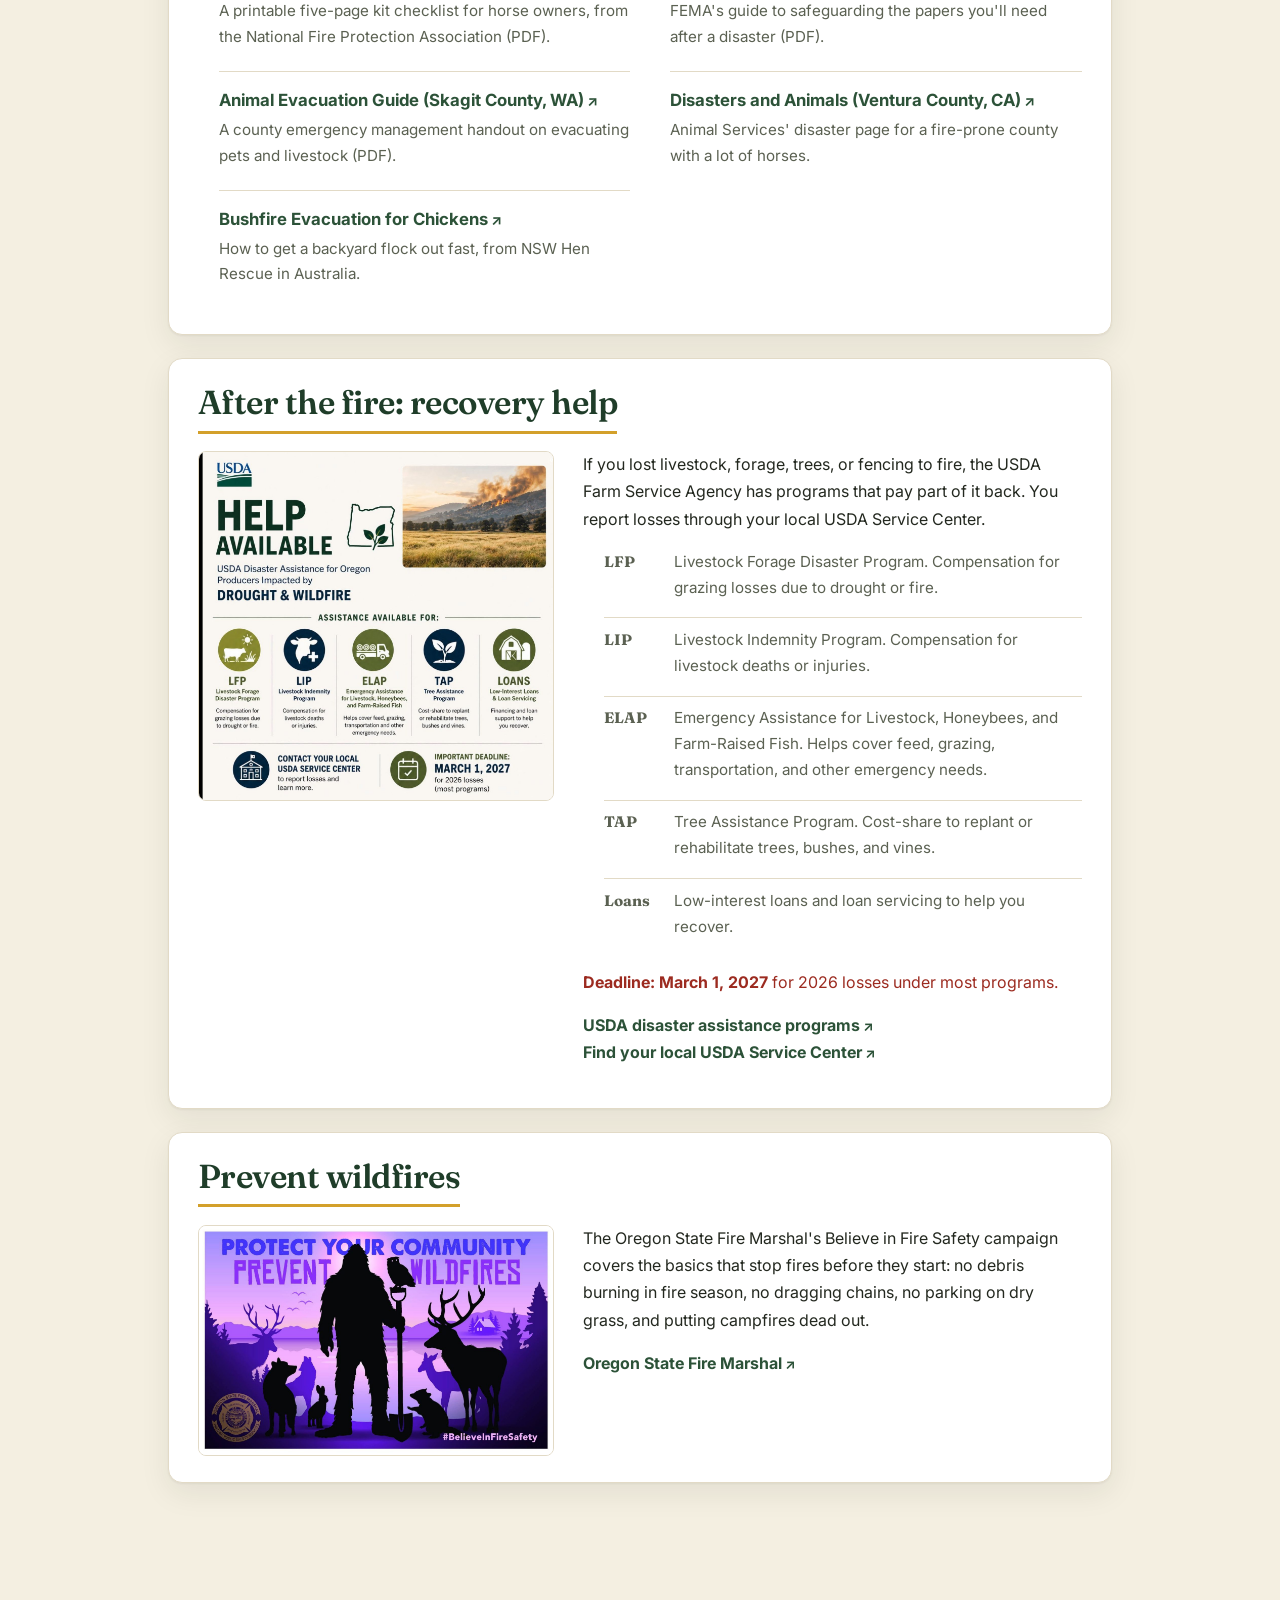
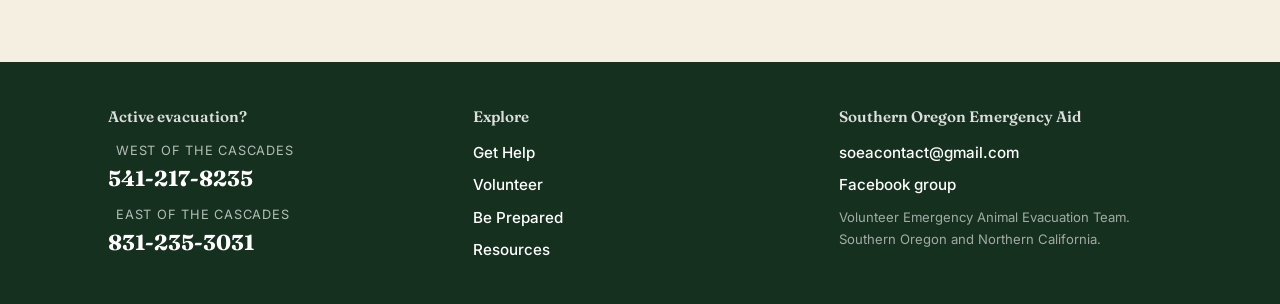
==== commit 723d8255: "Resources: USDA recovery help band with program list and deadline; OSFM Prevent Wildfires poster Co-" ====
--- a/resources.html
+++ b/resources.html
@@ -117,6 +117,38 @@
         </li>
       </ul>
     </div>
+    <div class="links-band">
+      <h3 class="links-h">After the fire: recovery help</h3>
+      <div class="recovery-grid">
+        <a class="recovery-img" href="https://www.farmers.gov/protection-recovery/wildfire" target="_blank" rel="noopener"><img src="assets/photos/usda-disaster-assistance-oregon.jpg" alt="USDA graphic: Help Available, disaster assistance for Oregon producers impacted by drought and wildfire. Programs LFP, LIP, ELAP, TAP, and low-interest loans. Deadline March 1, 2027 for 2026 losses." loading="lazy" /></a>
+        <div>
+          <p>If you lost livestock, forage, trees, or fencing to fire, the USDA Farm Service Agency has programs that pay part of it back. You report losses through your local USDA Service Center.</p>
+          <ul class="links-list links-list-single">
+            <li><span class="rec-k">LFP</span><span>Livestock Forage Disaster Program. Compensation for grazing losses due to drought or fire.</span></li>
+            <li><span class="rec-k">LIP</span><span>Livestock Indemnity Program. Compensation for livestock deaths or injuries.</span></li>
+            <li><span class="rec-k">ELAP</span><span>Emergency Assistance for Livestock, Honeybees, and Farm-Raised Fish. Helps cover feed, grazing, transportation, and other emergency needs.</span></li>
+            <li><span class="rec-k">TAP</span><span>Tree Assistance Program. Cost-share to replant or rehabilitate trees, bushes, and vines.</span></li>
+            <li><span class="rec-k">Loans</span><span>Low-interest loans and loan servicing to help you recover.</span></li>
+          </ul>
+          <p class="rec-deadline"><strong>Deadline: March 1, 2027</strong> for 2026 losses under most programs.</p>
+          <p>
+            <a href="https://www.fsa.usda.gov/resources/programs/disaster-assistance-programs" target="_blank" rel="noopener">USDA disaster assistance programs</a><br />
+            <a href="https://offices.sc.egov.usda.gov/" target="_blank" rel="noopener">Find your local USDA Service Center</a>
+          </p>
+        </div>
+      </div>
+    </div>
+
+    <div class="links-band poster-band">
+      <h3 class="links-h">Prevent wildfires</h3>
+      <div class="recovery-grid">
+        <a class="recovery-img" href="https://www.oregon.gov/osfm/pages/default.aspx" target="_blank" rel="noopener"><img src="assets/photos/osfm-prevent-wildfires-poster.jpg" alt="Oregon State Fire Marshal poster: Protect Your Community, Prevent Wildfires. Bigfoot with a shovel surrounded by forest animals. #BelieveInFireSafety" loading="lazy" /></a>
+        <div>
+          <p>The Oregon State Fire Marshal's Believe in Fire Safety campaign covers the basics that stop fires before they start: no debris burning in fire season, no dragging chains, no parking on dry grass, and putting campfires dead out.</p>
+          <p><a href="https://www.oregon.gov/osfm/pages/default.aspx" target="_blank" rel="noopener">Oregon State Fire Marshal</a></p>
+        </div>
+      </div>
+    </div>
 </main>
 
 <footer class="guide-foot">
--- a/site.css
+++ b/site.css
@@ -429,11 +429,10 @@
 .team-photo.has-photo img { display: block; width: 100%; aspect-ratio: 8 / 9; object-fit: cover; }
 
 /* Hero photo (real) */
-.hero-media.has-photo { padding: 0; background: #14110f; display: block; }
-.hero-media.has-photo { overflow: hidden; }
-.hero-media.has-photo img { position: absolute; top: 0; left: 30%; width: 90%; max-width: none; height: 100%; object-fit: cover; object-position: 100% 100%; -webkit-mask-image: linear-gradient(90deg, transparent 0%, #000 28%); mask-image: linear-gradient(90deg, transparent 0%, #000 28%); }
-.hero-media.has-photo::after { content: ""; position: absolute; inset: 0; background: linear-gradient(90deg, rgba(20,17,15,.85) 0%, rgba(20,17,15,.55) 40%, rgba(20,17,15,0) 68%); }
-@media (max-width: 720px) { .hero-media.has-photo img { left: 0; width: 100%; object-position: 65% 100%; -webkit-mask-image: none; mask-image: none; } }
+.hero-media.has-photo { padding: 0; background: #14110f; display: block; overflow: hidden; }
+.hero-media.has-photo img { position: absolute; inset: 0; width: 100%; height: 100%; max-width: none; object-fit: cover; object-position: 50% 60%; }
+.hero-media.has-photo::after { content: ""; position: absolute; inset: 0; background: linear-gradient(90deg, rgba(20,17,15,.62) 0%, rgba(20,17,15,.35) 45%, rgba(20,17,15,.08) 100%); }
+@media (max-width: 720px) { .hero-media.has-photo img { object-position: 50% 70%; } .hero-media.has-photo::after { background: linear-gradient(180deg, rgba(20,17,15,.45) 0%, rgba(20,17,15,.55) 100%); } }
 
 /* Story photo (real) */
 .story-media.has-photo { padding: 0; border: 0; background: none; display: block; overflow: hidden; border-radius: var(--radius); }
@@ -492,3 +491,4 @@
 .rp-chips li:hover { background: var(--gold); border-color: var(--gold); color: #3a2d05; }
 .guide-card:focus-visible, .resources-panel:focus-visible { outline: 3px solid var(--gold); outline-offset: 3px; }
 .links-list a:focus-visible, .nav a:focus-visible, .mobile-nav a:focus-visible { outline: 3px solid var(--gold); outline-offset: 3px; border-radius: 4px; }
+.vol-photo { width: calc(100% + 3.6rem); margin: -1.8rem 0 1.2rem -1.8rem; max-width: none; height: 220px; object-fit: cover; object-position: 50% 40%; border-radius: var(--radius) var(--radius) 0 0; }
--- a/guides/guide.css
+++ b/guides/guide.css
@@ -50,3 +50,19 @@
 
 /* Focus states */
 .guide-back:focus-visible, .guide-foot a:focus-visible, .guide-wrap a:focus-visible { outline: 3px solid var(--gold); outline-offset: 3px; border-radius: 4px; }
+
+/* Recovery + poster bands on Resources */
+.recovery-grid { display: grid; grid-template-columns: minmax(0, 5fr) minmax(0, 7fr); gap: 1.8rem; align-items: start; }
+.recovery-img img { width: 100%; border-radius: var(--radius-sm); border: 1px solid var(--border); display: block; }
+.recovery-img:hover img { box-shadow: var(--shadow-lg); }
+.recovery-grid p { font-size: 1rem; }
+.links-list-single { grid-template-columns: 1fr !important; margin: .4rem 0 .8rem; }
+.links-list-single li { flex-direction: row; gap: .8rem; align-items: baseline; padding: .55rem 0; }
+.links-list-single li:nth-child(-n+2) { border-top: 1px solid var(--border); padding-top: .55rem; }
+.links-list-single li:first-child { border-top: 0; padding-top: 0; }
+.rec-k { font-family: var(--display); font-weight: 700; color: var(--green-800); min-width: 3.6rem; font-size: 1.05rem; }
+.rec-deadline { color: var(--red-dark); }
+@media (max-width: 760px) { .recovery-grid { grid-template-columns: 1fr; } }
+.recovery-grid p a { color: var(--green-700); font-weight: 700; }
+.recovery-grid p a::after { content: "\00a0\2197"; font-size: .85em; }
+.recovery-grid p a:hover { color: #b8891a; text-decoration: underline; text-decoration-color: var(--gold); }
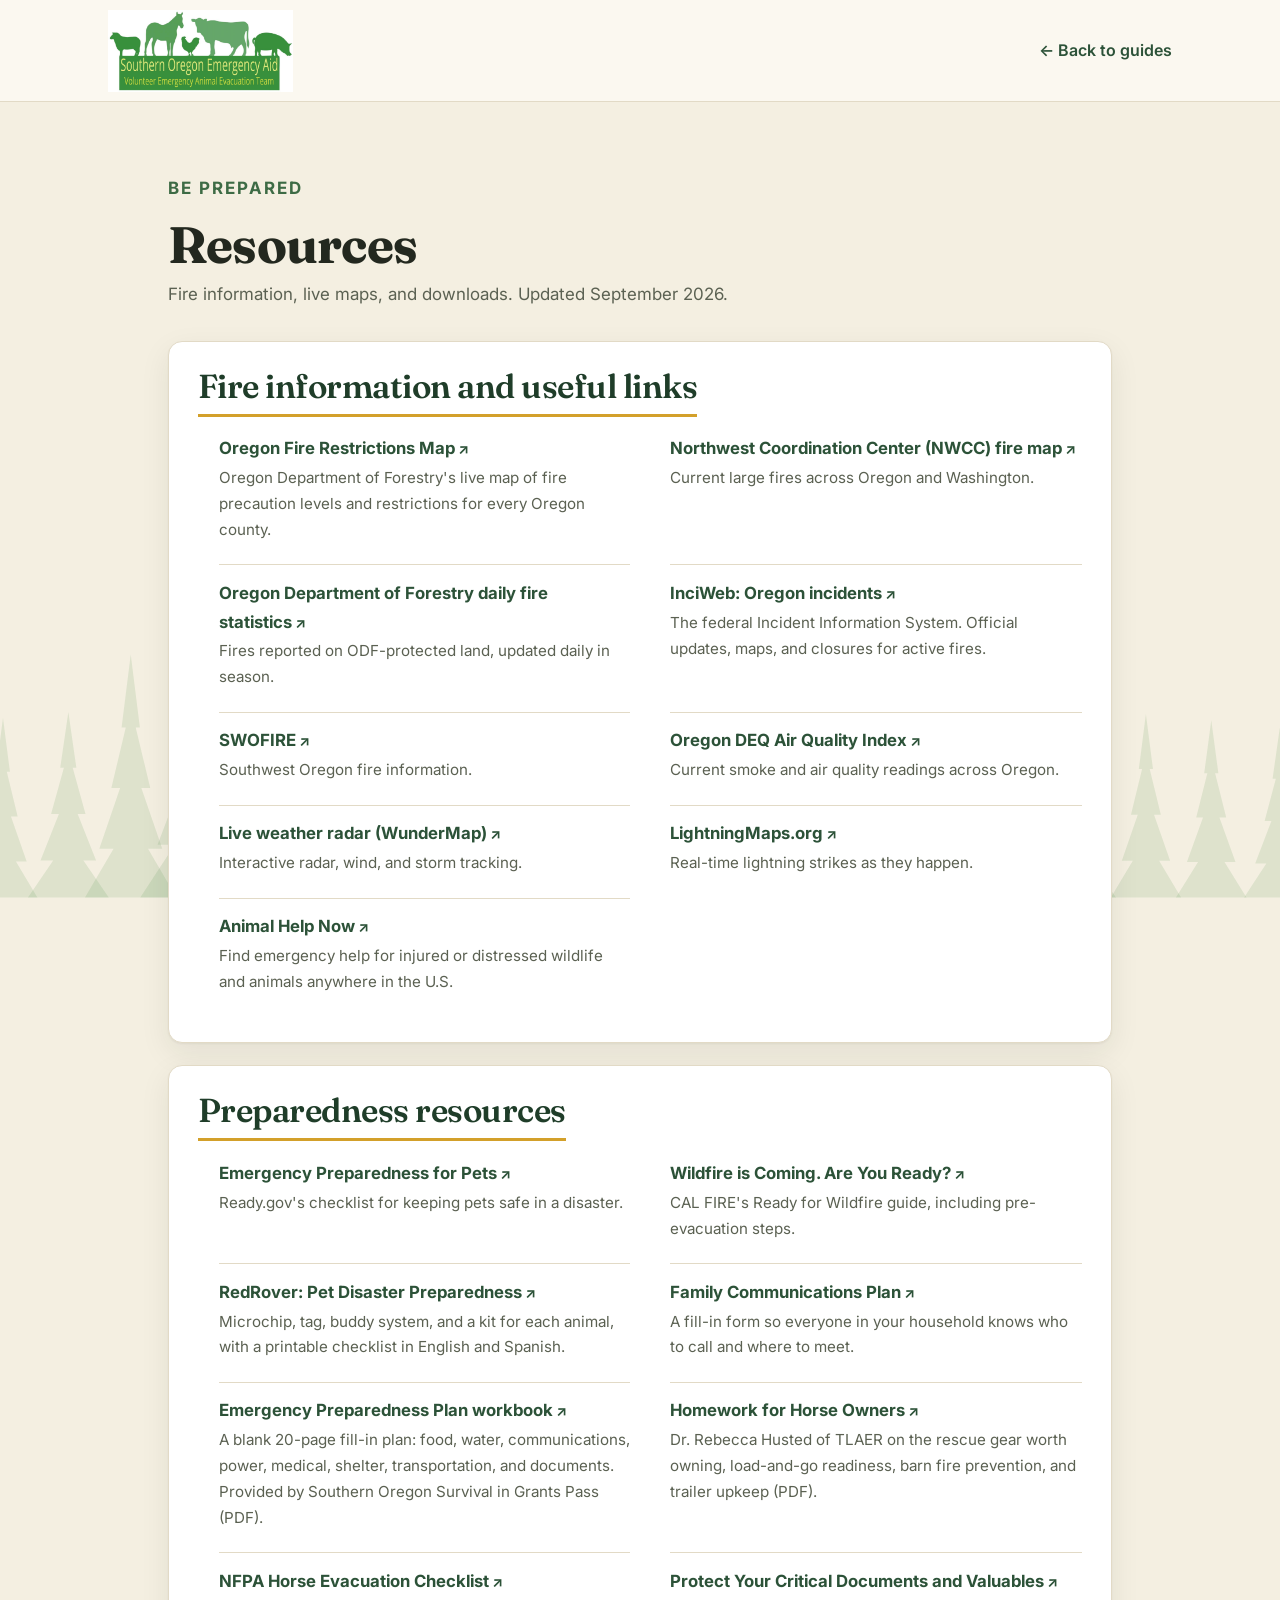
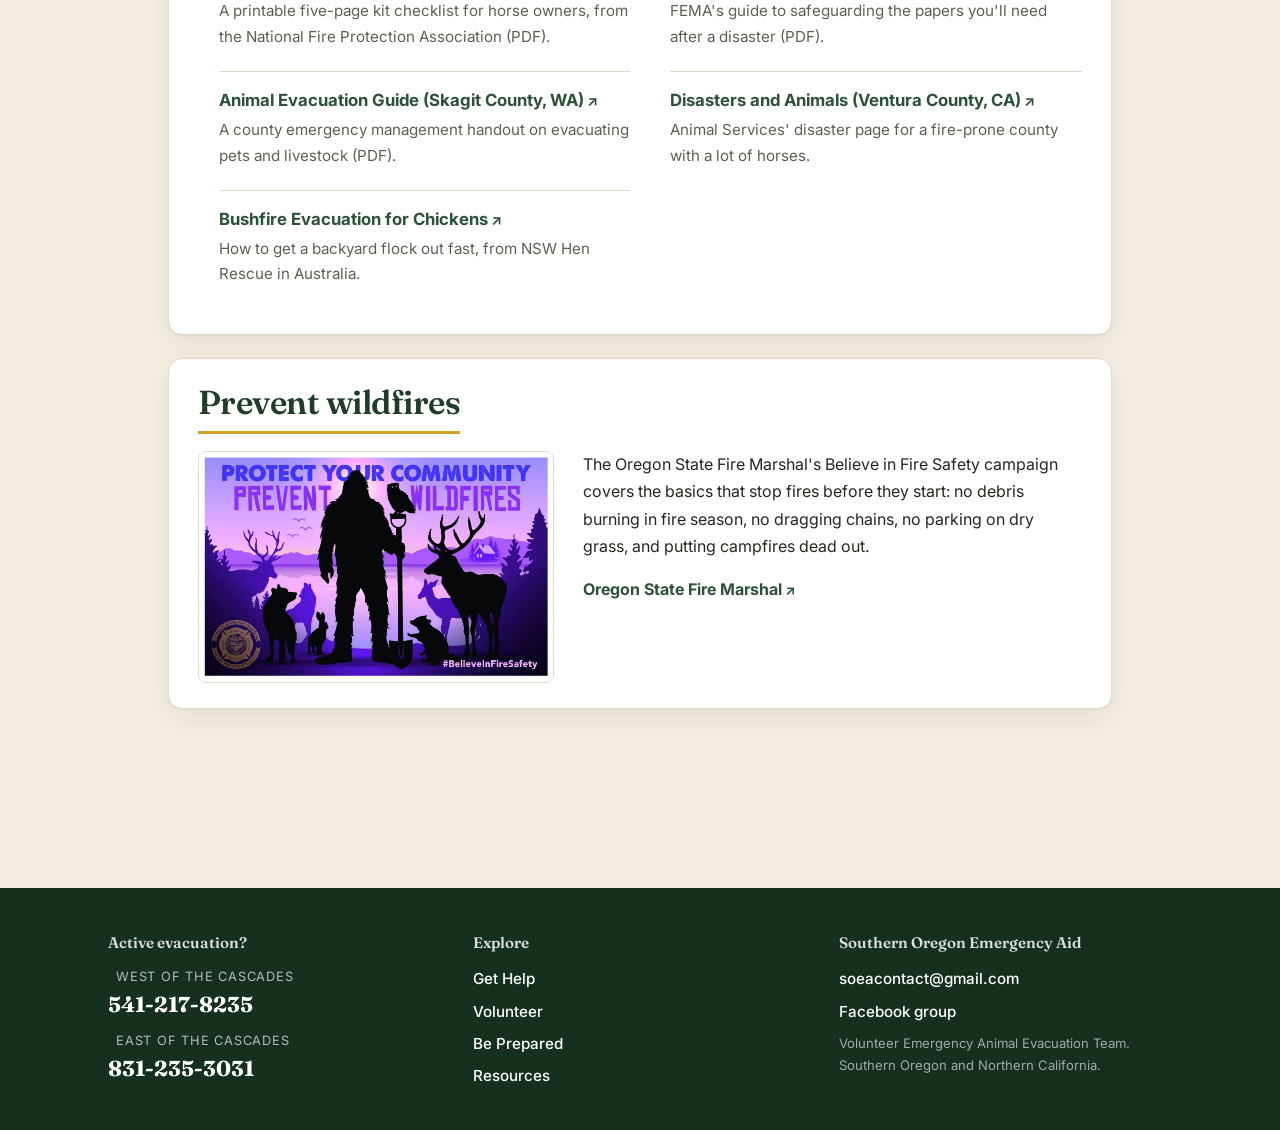
==== commit 23bba10f: "After the Fire: USDA recovery section on home page with nav link; removed from Resources Co-Authored" ====
--- a/resources.html
+++ b/resources.html
@@ -117,28 +117,6 @@
         </li>
       </ul>
     </div>
-    <div class="links-band">
-      <h3 class="links-h">After the fire: recovery help</h3>
-      <div class="recovery-grid">
-        <a class="recovery-img" href="https://www.farmers.gov/protection-recovery/wildfire" target="_blank" rel="noopener"><img src="assets/photos/usda-disaster-assistance-oregon.jpg" alt="USDA graphic: Help Available, disaster assistance for Oregon producers impacted by drought and wildfire. Programs LFP, LIP, ELAP, TAP, and low-interest loans. Deadline March 1, 2027 for 2026 losses." loading="lazy" /></a>
-        <div>
-          <p>If you lost livestock, forage, trees, or fencing to fire, the USDA Farm Service Agency has programs that pay part of it back. You report losses through your local USDA Service Center.</p>
-          <ul class="links-list links-list-single">
-            <li><span class="rec-k">LFP</span><span>Livestock Forage Disaster Program. Compensation for grazing losses due to drought or fire.</span></li>
-            <li><span class="rec-k">LIP</span><span>Livestock Indemnity Program. Compensation for livestock deaths or injuries.</span></li>
-            <li><span class="rec-k">ELAP</span><span>Emergency Assistance for Livestock, Honeybees, and Farm-Raised Fish. Helps cover feed, grazing, transportation, and other emergency needs.</span></li>
-            <li><span class="rec-k">TAP</span><span>Tree Assistance Program. Cost-share to replant or rehabilitate trees, bushes, and vines.</span></li>
-            <li><span class="rec-k">Loans</span><span>Low-interest loans and loan servicing to help you recover.</span></li>
-          </ul>
-          <p class="rec-deadline"><strong>Deadline: March 1, 2027</strong> for 2026 losses under most programs.</p>
-          <p>
-            <a href="https://www.fsa.usda.gov/resources/programs/disaster-assistance-programs" target="_blank" rel="noopener">USDA disaster assistance programs</a><br />
-            <a href="https://offices.sc.egov.usda.gov/" target="_blank" rel="noopener">Find your local USDA Service Center</a>
-          </p>
-        </div>
-      </div>
-    </div>
-
     <div class="links-band poster-band">
       <h3 class="links-h">Prevent wildfires</h3>
       <div class="recovery-grid">
--- a/site.css
+++ b/site.css
@@ -492,3 +492,19 @@
 .guide-card:focus-visible, .resources-panel:focus-visible { outline: 3px solid var(--gold); outline-offset: 3px; }
 .links-list a:focus-visible, .nav a:focus-visible, .mobile-nav a:focus-visible { outline: 3px solid var(--gold); outline-offset: 3px; border-radius: 4px; }
 .vol-photo { width: calc(100% + 3.6rem); margin: -1.8rem 0 1.2rem -1.8rem; max-width: none; height: 220px; object-fit: cover; object-position: 50% 40%; border-radius: var(--radius) var(--radius) 0 0; }
+
+/* After the Fire (USDA recovery) */
+.recovery { background: var(--green-100); text-align: center; }
+.recovery .eyebrow { text-align: center; }
+.recovery h2 { max-width: 22ch; margin-left: auto; margin-right: auto; }
+.recovery-inner { display: grid; grid-template-columns: minmax(0, 5fr) minmax(0, 7fr); gap: 2.4rem; align-items: start; text-align: left; margin-top: 2.4rem; background: var(--surface); border: 1px solid var(--border); border-radius: var(--radius); padding: 1.6rem; box-shadow: var(--shadow); }
+.recovery-img img { width: 100%; display: block; border-radius: var(--radius-sm); border: 1px solid var(--border); }
+.recovery-list { list-style: none; margin: 0 0 1.2rem; padding: 0; }
+.recovery-list li { display: grid; grid-template-columns: 4.2rem 1fr; gap: .8rem; padding: .7rem 0; border-top: 1px solid var(--border); font-size: .98rem; color: var(--muted); }
+.recovery-list li:first-child { border-top: 0; padding-top: 0; }
+.recovery-list b { font-family: var(--display); font-size: 1.15rem; color: var(--green-800); }
+.recovery-list strong { color: var(--ink); font-weight: 600; }
+.recovery-deadline { display: block; background: #fbeae7; border-left: 4px solid var(--red); border-radius: var(--radius-sm); padding: .7rem 1rem; color: var(--red-dark); margin: 0 0 1.2rem; }
+.rd-label { margin-right: .5rem; font-size: .78rem; font-weight: 800; letter-spacing: .1em; text-transform: uppercase; }
+.recovery-actions { display: flex; flex-wrap: wrap; gap: .8rem; }
+@media (max-width: 900px) { .recovery-inner { grid-template-columns: 1fr; } }
